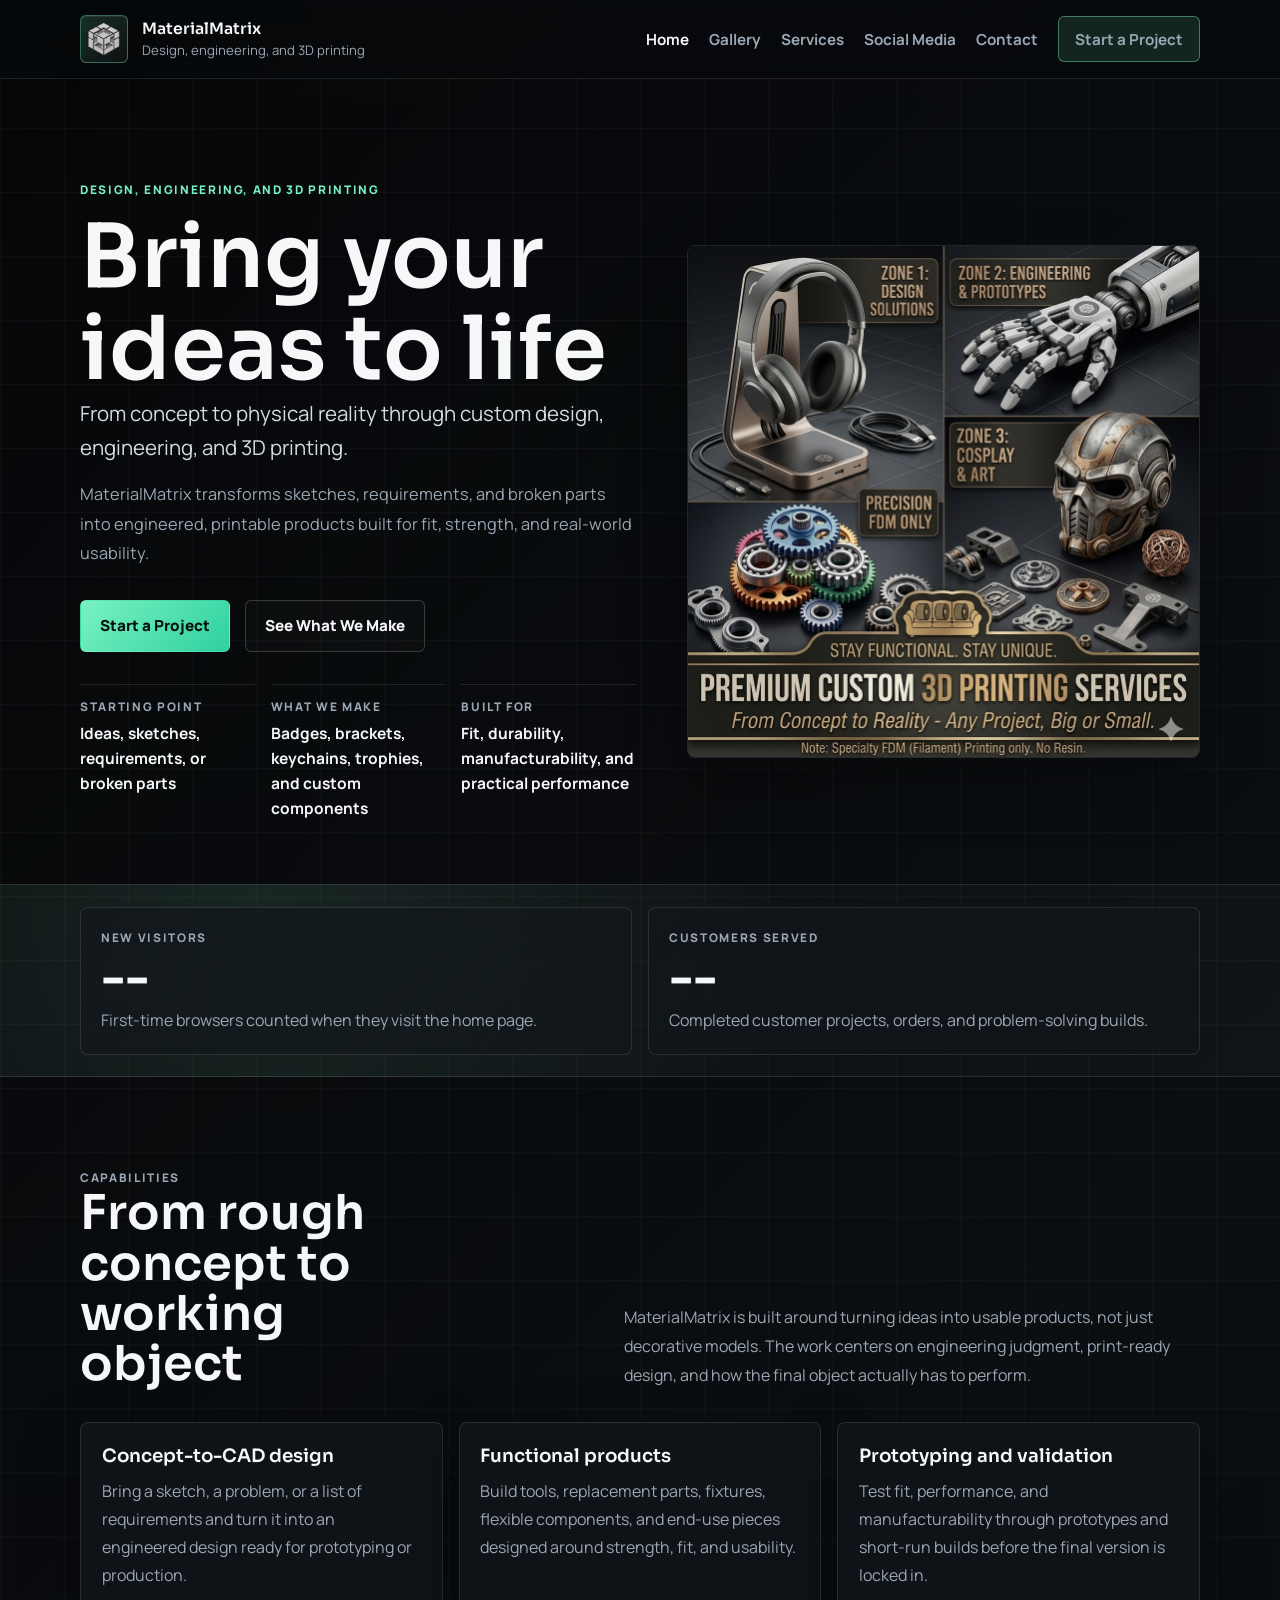
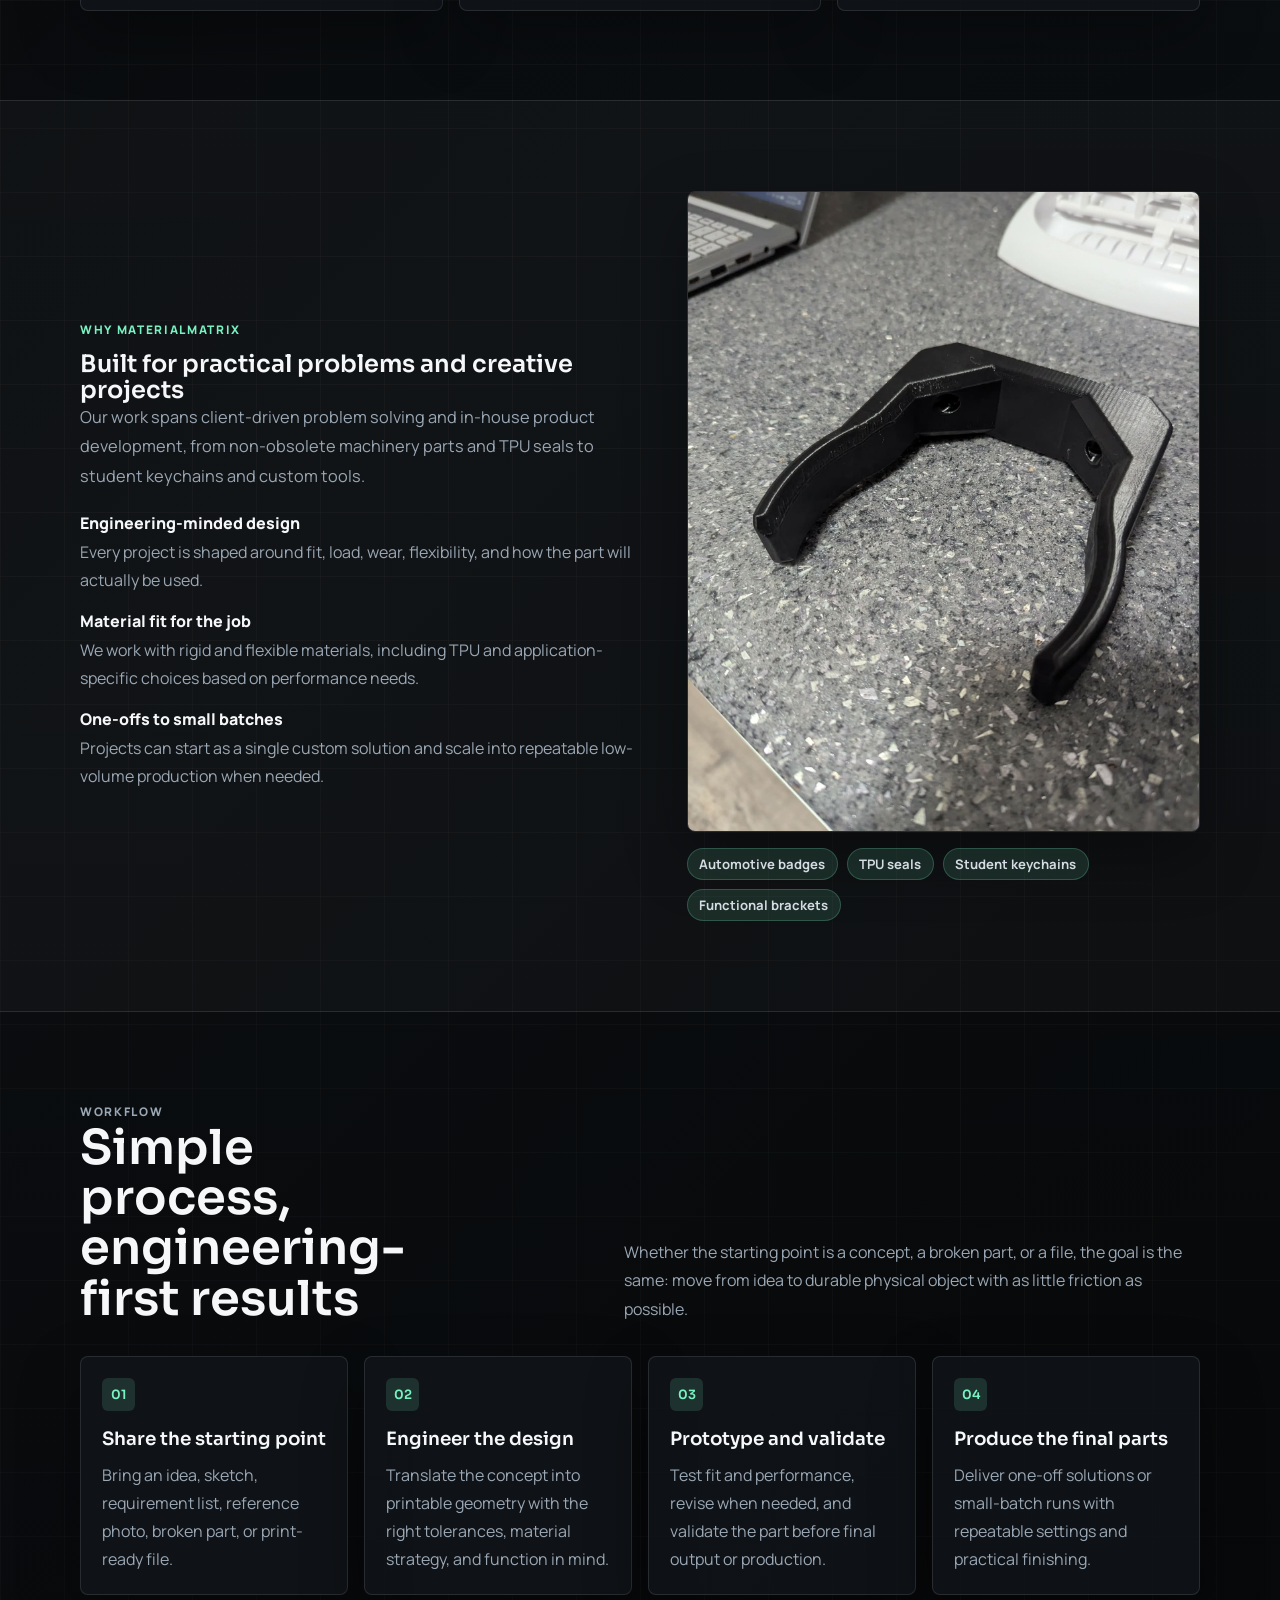
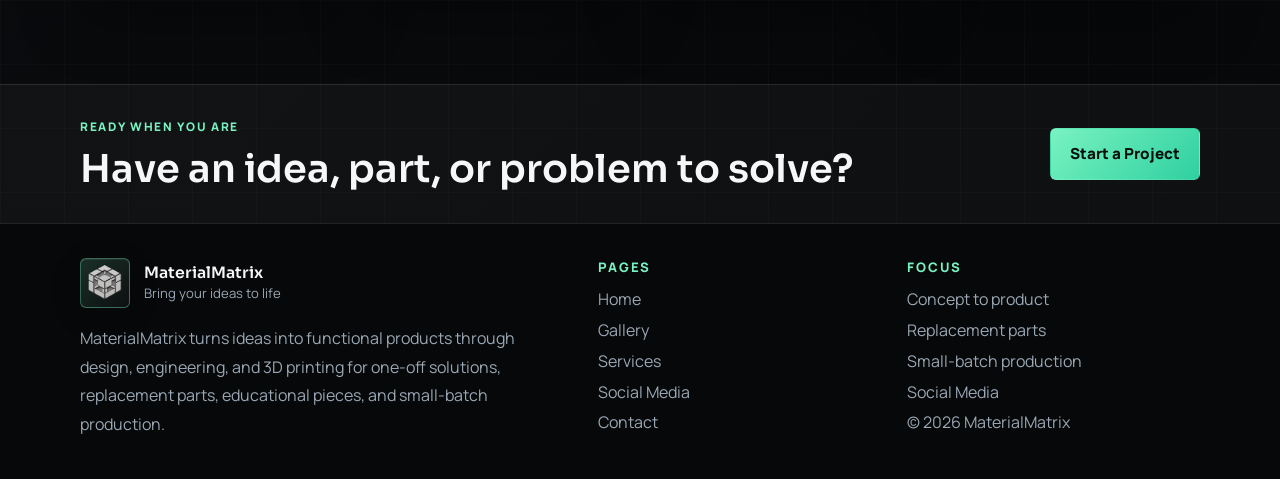
==== index.html @ a5676f93 "Implemented social media page" ====
<!DOCTYPE html>
<html lang="en">
  <head>
    <meta charset="UTF-8" />
    <meta name="viewport" content="width=device-width, initial-scale=1.0" />
    <meta
      name="description"
      content="Custom 3D printing and design in Papillion serving Omaha, Bellevue, Council Bluffs and nearby areas. Prototypes, props, gifts, parts, signs and more."
    />
    <link rel="canonical" href="https://materialmatrix.github.io/" />
    <meta name="author" content="Material Matrix" />
    <meta property="og:locale" content="en_US" />
    <meta property="og:type" content="website" />
    <meta property="og:site_name" content="Material Matrix" />
    <meta
      property="og:title"
      content="Custom 3D Printing in Papillion, NE | Material Matrix"
    />
    <meta
      property="og:description"
      content="Custom 3D printing and design in Papillion serving Omaha, Bellevue, Council Bluffs and nearby areas. Prototypes, props, gifts, parts, signs and more."
    />
    <meta property="og:url" content="https://materialmatrix.github.io/" />
    <meta
      property="og:image"
      content="https://materialmatrix.github.io/assets/images/work/website-custom-order-banner.png"
    />
    <meta
      property="og:image:alt"
      content="Material Matrix custom 3D printing services banner"
    />
    <meta name="twitter:card" content="summary_large_image" />
    <meta
      name="twitter:title"
      content="Custom 3D Printing in Papillion, NE | Material Matrix"
    />
    <meta
      name="twitter:description"
      content="Custom 3D printing and design in Papillion serving Omaha, Bellevue, Council Bluffs and nearby areas."
    />
    <meta
      name="twitter:image"
      content="https://materialmatrix.github.io/assets/images/work/website-custom-order-banner.png"
    />
    <title>Custom 3D Printing in Papillion, NE | Material Matrix</title>
    <link rel="preconnect" href="https://fonts.googleapis.com" />
    <link rel="preconnect" href="https://fonts.gstatic.com" crossorigin />
    <link
      href="https://fonts.googleapis.com/css2?family=Manrope:wght@400;500;600;700;800&family=Sora:wght@400;500;600;700&display=swap"
      rel="stylesheet"
    />
    <link rel="icon" type="image/png" href="assets/images/materialmatrix-logo.png" />
    <link rel="stylesheet" href="assets/css/styles.css" />
    <script src="assets/js/main.js" defer></script>
    <script type="application/ld+json">
      {
        "@context": "https://schema.org",
        "@type": "LocalBusiness",
        "@id": "https://materialmatrix.github.io/#localbusiness",
        "name": "Material Matrix",
        "alternateName": "MaterialMatrix",
        "url": "https://materialmatrix.github.io/",
        "logo": "https://materialmatrix.github.io/assets/images/materialmatrix-logo.png",
        "image": "https://materialmatrix.github.io/assets/images/work/website-custom-order-banner.png",
        "description": "Material Matrix is a local custom 3D printing business serving Papillion, Omaha, Council Bluffs, Carter Lake, and surrounding areas with custom prints, prototypes, cosplay props, gifts, miniatures, signs, planters, replacement parts, and decorative items.",
        "email": "mailto:materialmatrix3d@gmail.com",
        "priceRange": "$$",
        "address": {
          "@type": "PostalAddress",
          "addressLocality": "Papillion",
          "addressRegion": "NE",
          "addressCountry": "US"
        },
        "openingHoursSpecification": [
          {
            "@type": "OpeningHoursSpecification",
            "dayOfWeek": [
              "Monday",
              "Tuesday",
              "Wednesday",
              "Thursday",
              "Friday",
              "Saturday",
              "Sunday"
            ],
            "opens": "00:00",
            "closes": "23:59"
          }
        ],
        "areaServed": [
          "Papillion, Nebraska",
          "Omaha, Nebraska",
          "Bellevue, Nebraska",
          "La Vista, Nebraska",
          "Ralston, Nebraska",
          "Gretna, Nebraska",
          "Elkhorn, Nebraska",
          "Council Bluffs, Iowa",
          "Carter Lake, Iowa"
        ],
        "knowsAbout": [
          "Custom 3D printing",
          "3D design services",
          "FDM printing",
          "Resin-style printed products",
          "Rapid prototyping",
          "Replacement parts",
          "Cosplay props",
          "Miniatures",
          "Custom signage"
        ],
        "sameAs": [
          "https://www.youtube.com/@MaterialMatrix",
          "https://www.facebook.com/profile.php?id=61560763095133"
        ]
      }
    </script>
  </head>
  <body>
    <header class="site-header">
      <div class="container nav-shell">
        <a class="brand" href="index.html">
          <span class="brand-mark">
            <img
              class="brand-logo"
              src="assets/images/materialmatrix-logo.png"
              alt=""
            />
          </span>
          <span class="brand-copy">
            <strong>MaterialMatrix</strong>
            <span>Design, engineering, and 3D printing</span>
          </span>
        </a>

        <button
          class="nav-toggle"
          type="button"
          aria-expanded="false"
          aria-label="Toggle navigation"
          data-nav-toggle
        >
          <span></span>
          <span></span>
          <span></span>
        </button>

        <nav class="site-nav" aria-label="Primary navigation" data-nav>
          <a class="active" aria-current="page" href="index.html">Home</a>
          <a href="gallery.html">Gallery</a>
          <a href="services.html">Services</a>
          <a href="social-media.html">Social Media</a>
          <a href="contact.html">Contact</a>
          <a class="nav-cta" href="contact.html">Start a Project</a>
        </nav>
      </div>
    </header>

    <main>
      <section class="hero">
        <div class="container hero-grid">
          <div class="hero-copy">
            <p class="eyebrow">Design, engineering, and 3D printing</p>
            <h1>Bring your ideas to life</h1>
            <p class="hero-text">
              From concept to physical reality through custom design,
              engineering, and 3D printing.
            </p>
            <p class="supporting-copy">
              MaterialMatrix transforms sketches, requirements, and broken parts
              into engineered, printable products built for fit, strength, and
              real-world usability.
            </p>

            <div class="hero-actions">
              <a class="button button-primary" href="contact.html">
                Start a Project
              </a>
              <a class="button button-secondary" href="gallery.html"
                >See What We Make</a
              >
            </div>

            <div class="hero-meta">
              <div>
                <span>Starting point</span>
                <strong>Ideas, sketches, requirements, or broken parts</strong>
              </div>
              <div>
                <span>What we make</span>
                <strong>Badges, brackets, keychains, trophies, and custom components</strong>
              </div>
              <div>
                <span>Built for</span>
                <strong>Fit, durability, manufacturability, and practical performance</strong>
              </div>
            </div>
          </div>

          <div class="hero-media hero-media-banner">
            <img
              src="assets/images/work/website-custom-order-banner.png"
              alt="Material Matrix premium custom 3D printing services banner featuring design solutions, engineering and prototypes, cosplay and art, and precision FDM work"
            />
          </div>
        </div>
      </section>

      <section class="metrics-strip">
        <div class="container metrics-grid">
          <div class="metric">
            <span class="metric-label">New Visitors</span>
            <strong class="metric-count" data-visitor-count aria-live="polite">--</strong>
            <span>First-time browsers counted when they visit the home page.</span>
          </div>
          <div class="metric">
            <span class="metric-label">Customers Served</span>
            <strong class="metric-count" data-customers-served-count aria-live="polite">--</strong>
            <span>Completed customer projects, orders, and problem-solving builds.</span>
          </div>
        </div>
      </section>

      <section class="section">
        <div class="container">
          <div class="section-heading">
            <div>
              <p class="eyebrow">Capabilities</p>
              <h2>From rough concept to working object</h2>
            </div>
            <p>
              MaterialMatrix is built around turning ideas into usable products,
              not just decorative models. The work centers on engineering
              judgment, print-ready design, and how the final object actually has
              to perform.
            </p>
          </div>

          <div class="grid-3">
            <article class="feature-card">
              <h3>Concept-to-CAD design</h3>
              <p>
                Bring a sketch, a problem, or a list of requirements and turn it
                into an engineered design ready for prototyping or production.
              </p>
            </article>

            <article class="feature-card">
              <h3>Functional products</h3>
              <p>
                Build tools, replacement parts, fixtures, flexible components,
                and end-use pieces designed around strength, fit, and usability.
              </p>
            </article>

            <article class="feature-card">
              <h3>Prototyping and validation</h3>
              <p>
                Test fit, performance, and manufacturability through prototypes
                and short-run builds before the final version is locked in.
              </p>
            </article>
          </div>
        </div>
      </section>

      <section class="section section-alt">
        <div class="container showcase-grid">
          <div>
            <p class="eyebrow">Why MaterialMatrix</p>
            <h2 class="section-title">Built for practical problems and creative projects</h2>
            <p class="supporting-copy">
              Our work spans client-driven problem solving and in-house product
              development, from non-obsolete machinery parts and TPU seals to
              student keychains and custom tools.
            </p>

            <div class="detail-stack">
              <div class="detail-item">
                <strong>Engineering-minded design</strong>
                <span>Every project is shaped around fit, load, wear, flexibility, and how the part will actually be used.</span>
              </div>
              <div class="detail-item">
                <strong>Material fit for the job</strong>
                <span>We work with rigid and flexible materials, including TPU and application-specific choices based on performance needs.</span>
              </div>
              <div class="detail-item">
                <strong>One-offs to small batches</strong>
                <span>Projects can start as a single custom solution and scale into repeatable low-volume production when needed.</span>
              </div>
            </div>
          </div>

          <div class="showcase-panel">
            <img
              src="assets/images/work/tacoma-tailgate.jpg"
              alt="Functional custom mounting bracket made by Material Matrix"
            />
            <div class="tag-list">
              <span class="tag">Automotive badges</span>
              <span class="tag">TPU seals</span>
              <span class="tag">Student keychains</span>
              <span class="tag">Functional brackets</span>
            </div>
          </div>
        </div>
      </section>

      <section class="section">
        <div class="container">
          <div class="section-heading">
            <div>
              <p class="eyebrow">Workflow</p>
              <h2>Simple process, engineering-first results</h2>
            </div>
            <p>
              Whether the starting point is a concept, a broken part, or a file,
              the goal is the same: move from idea to durable physical object
              with as little friction as possible.
            </p>
          </div>

          <div class="process-grid">
            <article class="process-step">
              <span class="step-index">01</span>
              <h3>Share the starting point</h3>
              <p>Bring an idea, sketch, requirement list, reference photo, broken part, or print-ready file.</p>
            </article>

            <article class="process-step">
              <span class="step-index">02</span>
              <h3>Engineer the design</h3>
              <p>Translate the concept into printable geometry with the right tolerances, material strategy, and function in mind.</p>
            </article>

            <article class="process-step">
              <span class="step-index">03</span>
              <h3>Prototype and validate</h3>
              <p>Test fit and performance, revise when needed, and validate the part before final output or production.</p>
            </article>

            <article class="process-step">
              <span class="step-index">04</span>
              <h3>Produce the final parts</h3>
              <p>Deliver one-off solutions or small-batch runs with repeatable settings and practical finishing.</p>
            </article>
          </div>
        </div>
      </section>

      <section class="cta-band">
        <div class="container cta-band-inner">
          <div>
            <p class="eyebrow">Ready when you are</p>
            <h2>Have an idea, part, or problem to solve?</h2>
          </div>
          <a class="button button-primary" href="contact.html">
            Start a Project
          </a>
        </div>
      </section>
    </main>

    <footer class="site-footer">
      <div class="container footer-grid">
        <div>
          <a class="brand footer-brand" href="index.html">
            <span class="brand-mark">
              <img
                class="brand-logo"
                src="assets/images/materialmatrix-logo.png"
                alt=""
              />
            </span>
            <span class="brand-copy">
              <strong>MaterialMatrix</strong>
              <span>Bring your ideas to life</span>
            </span>
          </a>
          <p class="footer-copy">
            MaterialMatrix turns ideas into functional products through design,
            engineering, and 3D printing for one-off solutions, replacement
            parts, educational pieces, and small-batch production.
          </p>
        </div>

        <div>
          <p class="footer-heading">Pages</p>
          <div class="footer-links">
            <a href="index.html">Home</a>
            <a href="gallery.html">Gallery</a>
            <a href="services.html">Services</a>
            <a href="social-media.html">Social Media</a>
            <a href="contact.html">Contact</a>
          </div>
        </div>

        <div>
          <p class="footer-heading">Focus</p>
          <div class="footer-links">
            <span>Concept to product</span>
            <span>Replacement parts</span>
            <span>Small-batch production</span>
            <a href="social-media.html">Social Media</a>
            <span>&copy; <span data-year></span> MaterialMatrix</span>
          </div>
        </div>
      </div>
    </footer>
  </body>
</html>
---- assets/css/styles.css ----
:root {
  --bg: #090b0d;
  --bg-elevated: rgba(16, 20, 24, 0.88);
  --bg-soft: rgba(27, 33, 40, 0.88);
  --panel: rgba(18, 22, 27, 0.94);
  --border: rgba(255, 255, 255, 0.11);
  --border-strong: rgba(255, 255, 255, 0.18);
  --text: #f5f7f9;
  --text-soft: #d4dbe2;
  --muted: #9aa7b4;
  --accent: #79f2c1;
  --accent-strong: #2fd0a0;
  --accent-soft: rgba(121, 242, 193, 0.12);
  --shadow: 0 24px 60px rgba(0, 0, 0, 0.34);
  --max-width: 1120px;
  --radius: 8px;
}

*,
*::before,
*::after {
  box-sizing: border-box;
}

html {
  scroll-behavior: smooth;
}

body {
  margin: 0;
  min-height: 100vh;
  overflow-x: hidden;
  font-family: "Manrope", sans-serif;
  color: var(--text);
  background:
    linear-gradient(180deg, rgba(0, 0, 0, 0.16), rgba(0, 0, 0, 0.38)),
    linear-gradient(rgba(255, 255, 255, 0.03) 1px, transparent 1px),
    linear-gradient(90deg, rgba(255, 255, 255, 0.03) 1px, transparent 1px),
    linear-gradient(135deg, #060709 0%, #0f1317 48%, #090b0d 100%);
  background-size: auto, 64px 64px, 64px 64px, auto;
}

img {
  display: block;
  max-width: 100%;
}

a {
  color: inherit;
  text-decoration: none;
}

button,
input,
textarea,
select {
  font: inherit;
}

.container {
  width: min(var(--max-width), calc(100% - 2rem));
  margin: 0 auto;
}

.eyebrow {
  margin: 0 0 0.85rem;
  font-size: 0.74rem;
  font-weight: 800;
  line-height: 1.4;
  letter-spacing: 0.14em;
  text-transform: uppercase;
  color: var(--accent);
}

.supporting-copy {
  margin: 0;
  max-width: 38rem;
  font-size: 1.02rem;
  line-height: 1.8;
  color: var(--muted);
}

.section-title,
.section-heading h2,
.cta-band h2,
.page-hero h1,
.hero h1,
.contact-form-card h2,
.contact-sidecard h2 {
  margin: 0;
  font-family: "Sora", sans-serif;
  font-weight: 600;
  line-height: 1.05;
}

.site-header {
  position: sticky;
  top: 0;
  z-index: 100;
  border-bottom: 1px solid var(--border);
  background: rgba(7, 9, 11, 0.82);
  backdrop-filter: blur(18px);
}

.nav-shell {
  position: relative;
  display: flex;
  align-items: center;
  justify-content: space-between;
  gap: 1.25rem;
  min-height: 4.9rem;
}

.brand {
  display: inline-flex;
  align-items: center;
  gap: 0.85rem;
  min-width: 0;
}

.brand-mark {
  display: inline-flex;
  align-items: center;
  justify-content: center;
  width: 3rem;
  height: 3rem;
  flex: 0 0 auto;
  padding: 0.28rem;
  border: 1px solid rgba(121, 242, 193, 0.38);
  border-radius: 6px;
  background: linear-gradient(135deg, rgba(121, 242, 193, 0.18), rgba(255, 255, 255, 0.04));
  box-shadow: inset 0 1px 0 rgba(255, 255, 255, 0.08);
}

.brand-logo {
  width: 100%;
  height: 100%;
  object-fit: contain;
  filter: drop-shadow(0 8px 18px rgba(0, 0, 0, 0.28));
}

.brand-copy {
  display: grid;
  gap: 0.1rem;
}

.brand-copy strong {
  font-family: "Sora", sans-serif;
  font-size: 0.98rem;
  font-weight: 600;
}

.brand-copy span:last-child {
  font-size: 0.82rem;
  color: var(--muted);
}

.site-nav {
  display: flex;
  align-items: center;
  gap: 1.25rem;
}

.site-nav a {
  font-size: 0.95rem;
  font-weight: 700;
  color: var(--muted);
  transition: color 160ms ease, border-color 160ms ease, background-color 160ms ease;
}

.site-nav a:hover,
.site-nav a.active {
  color: var(--text);
}

.nav-cta {
  display: inline-flex;
  align-items: center;
  justify-content: center;
  min-height: 2.9rem;
  padding: 0 1rem;
  border: 1px solid rgba(121, 242, 193, 0.42);
  border-radius: 6px;
  background: rgba(121, 242, 193, 0.12);
  color: var(--text);
  cursor: pointer;
}

.nav-toggle {
  display: none;
  width: 3rem;
  height: 3rem;
  padding: 0.7rem;
  border: 1px solid var(--border);
  border-radius: 6px;
  background: rgba(255, 255, 255, 0.03);
  color: var(--text);
  cursor: pointer;
}

.nav-toggle span {
  display: block;
  width: 100%;
  height: 2px;
  margin: 0.22rem 0;
  background: currentColor;
}

.hero {
  padding: clamp(4rem, 8vw, 7rem) 0 4rem;
}

.hero-grid,
.page-hero-grid,
.showcase-grid,
.split-grid,
.contact-layout {
  display: grid;
  grid-template-columns: minmax(0, 1.04fr) minmax(0, 0.96fr);
  gap: clamp(1.5rem, 4vw, 3.25rem);
  align-items: center;
}

.hero-grid > *,
.page-hero-grid > *,
.showcase-grid > *,
.split-grid > *,
.contact-layout > * {
  min-width: 0;
}

.hero h1 {
  max-width: 9ch;
  font-size: clamp(2.75rem, 7vw, 5.5rem);
}

.hero-text {
  margin: 0 0 1rem;
  font-size: clamp(1.08rem, 2vw, 1.28rem);
  line-height: 1.65;
  color: var(--text-soft);
}

.hero-actions {
  display: flex;
  flex-wrap: wrap;
  gap: 0.9rem;
  margin: 2rem 0;
}

.button {
  display: inline-flex;
  align-items: center;
  justify-content: center;
  min-height: 3.2rem;
  padding: 0 1.2rem;
  border: 1px solid transparent;
  border-radius: 6px;
  font-size: 0.95rem;
  font-weight: 800;
  line-height: 1;
  cursor: pointer;
  transition: transform 160ms ease, border-color 160ms ease, background-color 160ms ease;
}

.button:hover {
  transform: translateY(-1px);
}

.button-primary {
  background: linear-gradient(135deg, var(--accent), var(--accent-strong));
  color: #07100d;
}

.button-secondary {
  border-color: var(--border-strong);
  background: rgba(255, 255, 255, 0.02);
  color: var(--text);
}

.hero-media img,
.page-image img,
.showcase-panel img,
.gallery-card img {
  width: 100%;
  border: 1px solid var(--border);
  border-radius: var(--radius);
  box-shadow: var(--shadow);
  object-fit: cover;
}

.hero-media img {
  aspect-ratio: 4 / 5;
}

.hero-media-banner img {
  aspect-ratio: 1 / 1;
  height: auto;
  object-fit: contain;
  object-position: center;
}

.page-image img {
  aspect-ratio: 4 / 5;
  transition: opacity 280ms ease, transform 280ms ease;
}

.page-image,
.gallery-card-media {
  position: relative;
}

.page-image.is-rotating img,
.gallery-card-media.is-rotating img.is-active {
  opacity: 0.45;
  transform: scale(0.985);
}

.page-image-controls {
  position: absolute;
  right: 1rem;
  bottom: 1rem;
  z-index: 3;
  display: flex;
  gap: 0.55rem;
}

.page-image-button {
  display: inline-flex;
  align-items: center;
  justify-content: center;
  width: 2.6rem;
  height: 2.6rem;
  padding: 0;
  border: 1px solid rgba(121, 242, 193, 0.22);
  border-radius: 999px;
  background: rgba(9, 11, 13, 0.74);
  color: var(--text);
  box-shadow: var(--shadow);
  backdrop-filter: blur(12px);
  cursor: pointer;
  transition: transform 160ms ease, border-color 160ms ease, background-color 160ms ease;
}

.page-image-button:hover {
  transform: translateY(-1px);
  border-color: rgba(121, 242, 193, 0.44);
  background: rgba(17, 21, 25, 0.9);
}

.page-image-button:focus-visible {
  outline: 2px solid rgba(121, 242, 193, 0.7);
  outline-offset: 3px;
}

.page-image-button:disabled {
  opacity: 0.45;
  cursor: default;
  transform: none;
}

.page-image-button span {
  font-size: 1rem;
  line-height: 1;
}

.page-image-progress {
  position: absolute;
  right: 1rem;
  bottom: 0.7rem;
  left: 1rem;
  z-index: 1;
  pointer-events: none;
  height: 0.22rem;
  overflow: hidden;
  border-radius: 999px;
  background: rgba(255, 255, 255, 0.14);
  box-shadow: inset 0 1px 0 rgba(255, 255, 255, 0.06);
}

.page-image-progress-bar {
  display: block;
  width: 100%;
  height: 100%;
  transform: scaleX(0);
  transform-origin: left center;
  background: linear-gradient(90deg, var(--accent), var(--accent-strong));
}

.showcase-panel img {
  aspect-ratio: 4 / 5;
}

.gallery-card img {
  aspect-ratio: 4 / 5;
  margin-bottom: 1rem;
}

.gallery-card-media {
  aspect-ratio: 4 / 5;
  margin-bottom: 1rem;
  overflow: hidden;
  border-radius: var(--radius);
}

.gallery-card-media img {
  position: absolute;
  inset: 0;
  display: block;
  height: 100%;
  margin-bottom: 0;
  opacity: 0;
  transition: opacity 280ms ease, transform 280ms ease;
}

.gallery-card-media img.is-active {
  opacity: 1;
}

.gallery-card-media-contain {
  background: #111719;
}

.gallery-card-media-contain img {
  object-fit: contain;
}

.hero-meta,
.metrics-grid,
.grid-3,
.services-grid,
.gallery-grid,
.process-grid,
.footer-grid {
  display: grid;
  gap: 1rem;
}

.hero-meta {
  grid-template-columns: repeat(3, minmax(0, 1fr));
  margin-top: 1.75rem;
}

.hero-meta div {
  padding-top: 0.9rem;
  border-top: 1px solid var(--border);
}

.hero-meta span {
  display: block;
  margin-bottom: 0.35rem;
  font-size: 0.74rem;
  font-weight: 800;
  line-height: 1.4;
  letter-spacing: 0.14em;
  text-transform: uppercase;
  color: var(--muted);
}

.hero-meta strong {
  display: block;
  font-size: 0.97rem;
  line-height: 1.6;
}

.metrics-strip {
  border-top: 1px solid var(--border);
  border-bottom: 1px solid var(--border);
  background:
    radial-gradient(circle at 20% 0%, rgba(121, 242, 193, 0.1), transparent 34rem),
    rgba(255, 255, 255, 0.02);
}

.metrics-grid {
  grid-template-columns: repeat(2, minmax(0, 1fr));
  padding: 1.35rem 0;
}

.metric {
  min-height: 9rem;
  padding: 1.25rem;
  border: 1px solid var(--border);
  border-radius: var(--radius);
  background: linear-gradient(135deg, rgba(18, 22, 27, 0.78), rgba(18, 22, 27, 0.42));
}

.metric strong {
  display: block;
  margin-bottom: 0.3rem;
  font-family: "Sora", sans-serif;
  font-size: 1.18rem;
  font-weight: 600;
}

.metric-label {
  display: block;
  margin-bottom: 0.35rem;
  font-size: 0.74rem;
  font-weight: 800;
  letter-spacing: 0.14em;
  text-transform: uppercase;
  color: var(--accent);
}

.metric .metric-count {
  color: var(--text);
  font-size: clamp(2rem, 5vw, 3rem);
  line-height: 1;
}

.metric span {
  color: var(--muted);
  line-height: 1.7;
}

.section {
  padding: clamp(3.5rem, 7vw, 6rem) 0;
}

.section-alt {
  background: rgba(255, 255, 255, 0.025);
  border-top: 1px solid var(--border);
  border-bottom: 1px solid var(--border);
}

.page-hero {
  padding: clamp(3.5rem, 7vw, 5rem) 0 2.5rem;
}

.page-hero h1 {
  max-width: 12ch;
  font-size: clamp(2.35rem, 5vw, 4.1rem);
}

.section-heading {
  display: flex;
  align-items: end;
  justify-content: space-between;
  gap: 1.5rem;
  margin-bottom: 2rem;
}

.section-heading h2 {
  max-width: 10ch;
  font-size: clamp(2rem, 4vw, 3rem);
}

.section-heading p {
  margin: 0;
  max-width: 36rem;
  color: var(--muted);
  line-height: 1.8;
}

.grid-3,
.gallery-grid {
  grid-template-columns: repeat(3, minmax(0, 1fr));
}

.services-grid {
  grid-template-columns: repeat(2, minmax(0, 1fr));
}

.process-grid {
  grid-template-columns: repeat(4, minmax(0, 1fr));
}

.feature-card,
.service-card,
.gallery-card,
.process-step,
.info-card,
.contact-form-card,
.contact-sidecard {
  padding: 1.3rem;
  border: 1px solid var(--border);
  border-radius: var(--radius);
  background: var(--bg-elevated);
  box-shadow: var(--shadow);
}

.feature-card h3,
.service-card h3,
.gallery-card h3,
.process-step h3,
.info-card h3 {
  margin: 0 0 0.65rem;
  font-family: "Sora", sans-serif;
  font-size: 1.15rem;
  font-weight: 600;
}

.feature-card p,
.service-card p,
.gallery-card p,
.process-step p,
.info-card p,
.contact-form-card p,
.contact-sidecard p,
.detail-item span {
  margin: 0;
  color: var(--muted);
  line-height: 1.75;
}

.detail-stack {
  display: grid;
  gap: 1rem;
  margin-top: 1.3rem;
}

.detail-item {
  display: grid;
  gap: 0.25rem;
}

.detail-item strong {
  font-size: 1rem;
  font-weight: 800;
}

.showcase-panel {
  display: grid;
  gap: 1rem;
}

.tag-list {
  display: flex;
  flex-wrap: wrap;
  gap: 0.55rem;
}

.tag {
  display: inline-flex;
  align-items: center;
  justify-content: center;
  min-height: 2rem;
  padding: 0 0.72rem;
  border: 1px solid rgba(121, 242, 193, 0.22);
  border-radius: 999px;
  background: var(--accent-soft);
  font-size: 0.82rem;
  font-weight: 700;
  color: var(--text-soft);
}

.material-tags {
  margin-top: 1.5rem;
}

.step-index {
  display: inline-flex;
  align-items: center;
  justify-content: center;
  width: 2.1rem;
  height: 2.1rem;
  margin-bottom: 1rem;
  border-radius: 6px;
  background: rgba(121, 242, 193, 0.14);
  color: var(--accent);
  font-family: "Sora", sans-serif;
  font-size: 0.8rem;
  font-weight: 600;
}

.cta-band {
  padding: 2.1rem 0;
  border-top: 1px solid var(--border);
  background: rgba(255, 255, 255, 0.03);
}

.cta-band-inner {
  display: flex;
  align-items: center;
  justify-content: space-between;
  gap: 1.5rem;
}

.cta-band h2 {
  font-size: clamp(1.8rem, 3vw, 2.5rem);
}

.site-footer {
  border-top: 1px solid var(--border);
  background: rgba(6, 8, 10, 0.88);
}

.footer-grid {
  grid-template-columns: 1.2fr 0.7fr 0.7fr;
  padding: 2.1rem 0 2.5rem;
}

.footer-brand {
  margin-bottom: 1rem;
}

.footer-brand .brand-mark {
  width: 3.15rem;
  height: 3.15rem;
}

.footer-heading {
  margin: 0 0 0.8rem;
  font-size: 0.82rem;
  font-weight: 800;
  letter-spacing: 0.14em;
  text-transform: uppercase;
  color: var(--accent);
}

.footer-copy {
  margin: 0;
  max-width: 30rem;
  color: var(--muted);
  line-height: 1.8;
}

.footer-links {
  display: grid;
  gap: 0.55rem;
}

.footer-links a,
.footer-links span {
  color: var(--muted);
}

.contact-form-card h2,
.contact-sidecard h2 {
  margin-bottom: 1.2rem;
  font-size: clamp(1.7rem, 3vw, 2.15rem);
}

.field-grid {
  display: grid;
  grid-template-columns: repeat(2, minmax(0, 1fr));
  gap: 1rem;
}

.field {
  display: grid;
  gap: 0.45rem;
  margin-bottom: 1rem;
}

.field span {
  font-size: 0.9rem;
  font-weight: 700;
  color: var(--text-soft);
}

.field input,
.field select,
.field textarea {
  width: 100%;
  padding: 0.92rem 1rem;
  border: 1px solid var(--border);
  border-radius: 6px;
  background: rgba(7, 9, 11, 0.8);
  color: var(--text);
  transition: border-color 160ms ease, box-shadow 160ms ease;
}

.field textarea {
  min-height: 9.5rem;
  resize: vertical;
}

.field input:focus,
.field select:focus,
.field textarea:focus {
  outline: none;
  border-color: rgba(121, 242, 193, 0.45);
  box-shadow: 0 0 0 3px rgba(121, 242, 193, 0.12);
}

.form-status {
  margin-top: 1rem;
  padding: 0.9rem 1rem;
  border: 1px solid rgba(121, 242, 193, 0.26);
  border-radius: 6px;
  background: rgba(121, 242, 193, 0.08);
  color: var(--text-soft);
}

.contact-note {
  margin-top: 1.5rem;
  padding-top: 1.25rem;
  border-top: 1px solid var(--border);
}

.youtube-note {
  display: grid;
  gap: 0.9rem;
}

.youtube-note h3 {
  margin: 0;
  font-family: "Sora", sans-serif;
  font-size: 1.05rem;
  font-weight: 600;
}

.social-button {
  width: fit-content;
}

.contact-side-stack {
  display: grid;
  gap: 1rem;
}

.contact-redirect-inner {
  display: grid;
  gap: 1rem;
  max-width: 42rem;
}

.contact-inline-steps {
  display: grid;
  gap: 0.85rem;
  margin-top: 1.4rem;
}

.contact-inline-steps p {
  margin: 0;
  color: var(--text-soft);
  line-height: 1.7;
}

.qr-link {
  display: block;
  width: fit-content;
}

.qr-image {
  width: clamp(12rem, 60vw, 18rem);
  max-width: 100%;
  aspect-ratio: 1;
  height: auto;
  border: 8px solid #ffffff;
  border-radius: 0;
  background: #ffffff;
  image-rendering: auto;
  object-fit: contain;
}

@media (max-width: 960px) {
  .hero-grid,
  .page-hero-grid,
  .showcase-grid,
  .split-grid,
  .contact-layout,
  .section-heading,
  .cta-band-inner,
  .footer-grid {
    grid-template-columns: 1fr;
  }

  .section-heading,
  .cta-band-inner {
    display: grid;
  }

  .hero-meta,
  .metrics-grid,
  .grid-3,
  .gallery-grid,
  .services-grid,
  .process-grid,
  .footer-grid {
    grid-template-columns: repeat(2, minmax(0, 1fr));
  }

  .page-image {
    order: -1;
  }
}

@media (max-width: 720px) {
  .nav-toggle {
    display: inline-flex;
    flex-direction: column;
    align-items: stretch;
    justify-content: center;
  }

  .site-nav {
    position: absolute;
    top: calc(100% + 0.75rem);
    left: 1rem;
    right: 1rem;
    display: none;
    flex-direction: column;
    align-items: stretch;
    padding: 1rem;
    border: 1px solid var(--border);
    border-radius: var(--radius);
    background: rgba(9, 11, 13, 0.96);
    box-shadow: var(--shadow);
  }

  .site-nav.is-open {
    display: flex;
  }

  .site-nav a,
  .nav-cta {
    width: 100%;
    min-height: 2.9rem;
  }

  .hero,
  .page-hero {
    padding-top: 3rem;
  }

  .hero-meta,
  .metrics-grid,
  .grid-3,
  .gallery-grid,
  .services-grid,
  .process-grid,
  .field-grid,
  .footer-grid {
    grid-template-columns: 1fr;
  }

  .hero h1 {
    font-size: clamp(2.2rem, 12vw, 3.3rem);
    max-width: 10ch;
  }

  .hero-media-banner img {
    aspect-ratio: 1 / 1;
    height: auto;
    object-fit: contain;
  }

  .hero-copy {
    max-width: 19rem;
  }

  .hero-text,
  .supporting-copy,
  .section-heading p {
    font-size: 0.98rem;
  }

  .page-image-controls {
    right: 0.8rem;
    bottom: 0.8rem;
  }

  .page-image-button {
    width: 2.35rem;
    height: 2.35rem;
  }

  .page-image-progress {
    right: 0.8rem;
    bottom: 0.55rem;
    left: 0.8rem;
  }

  .brand-copy span:last-child {
    display: none;
  }
}
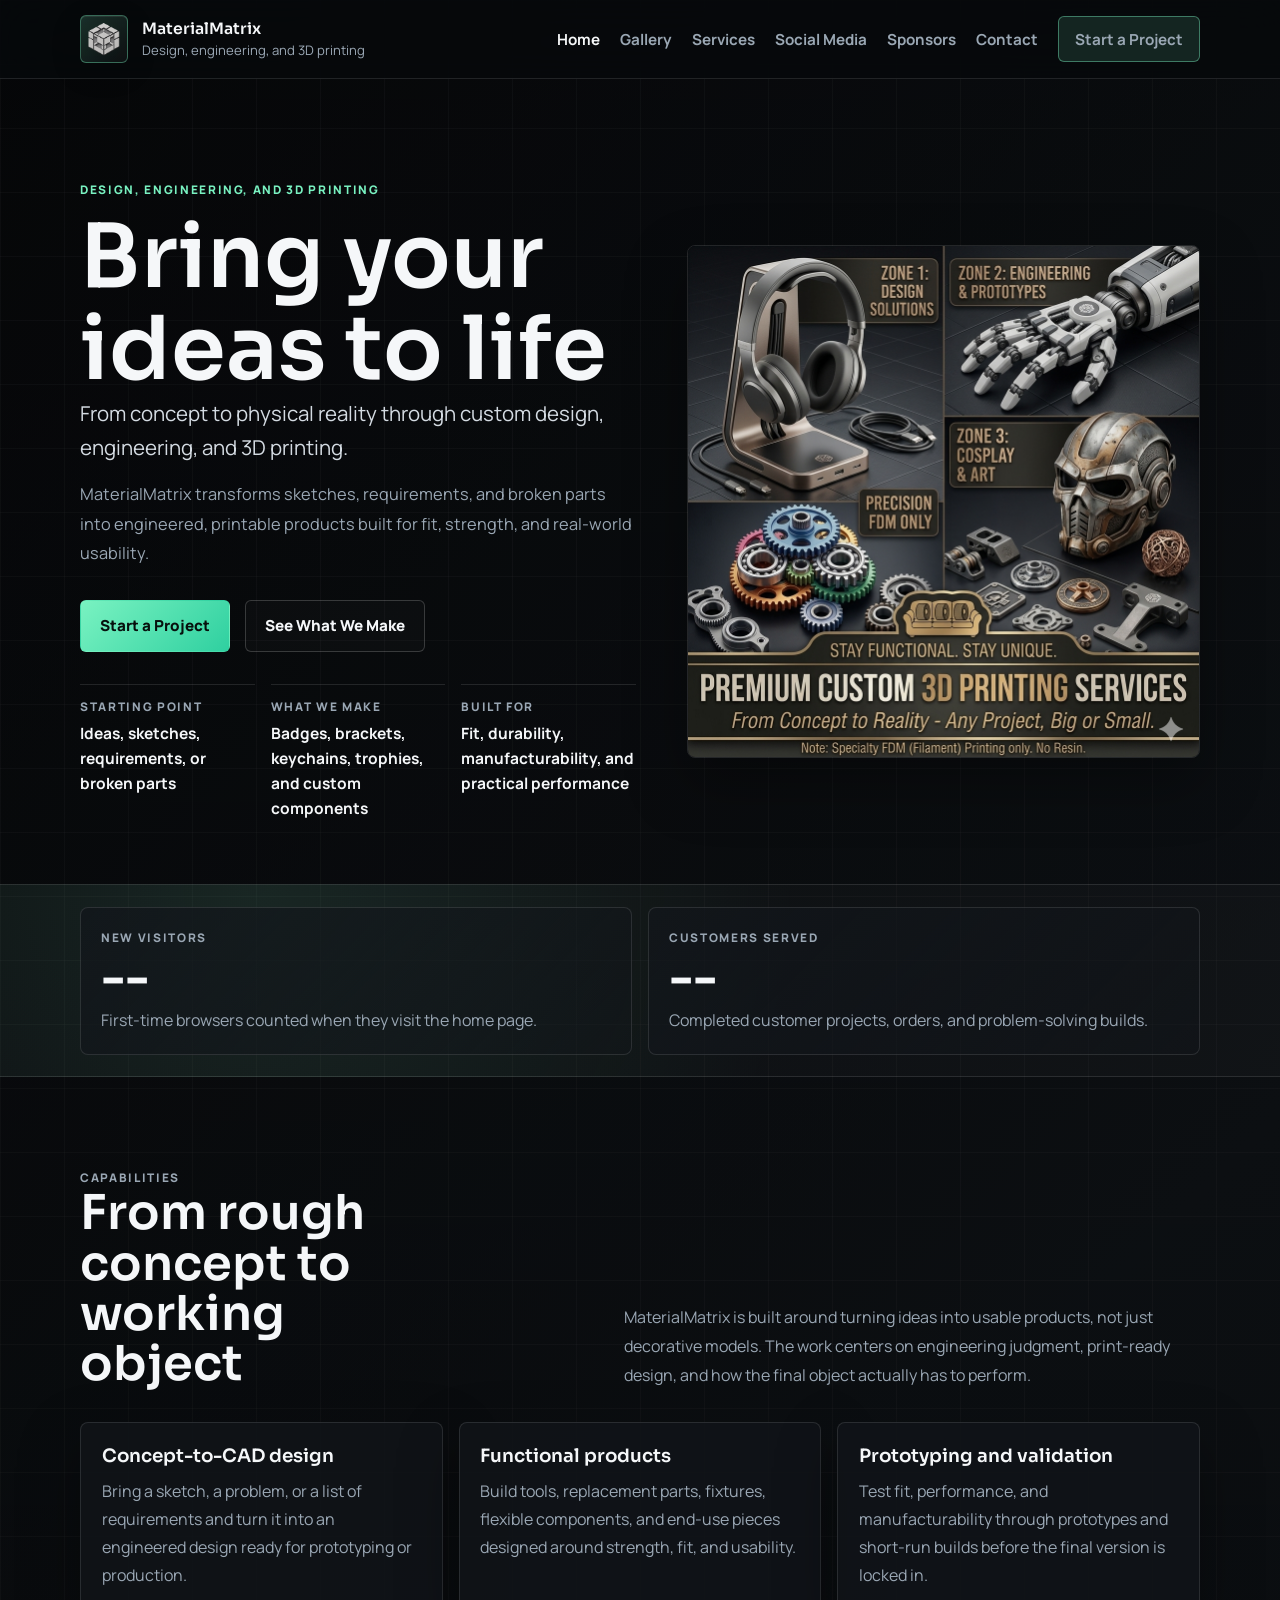
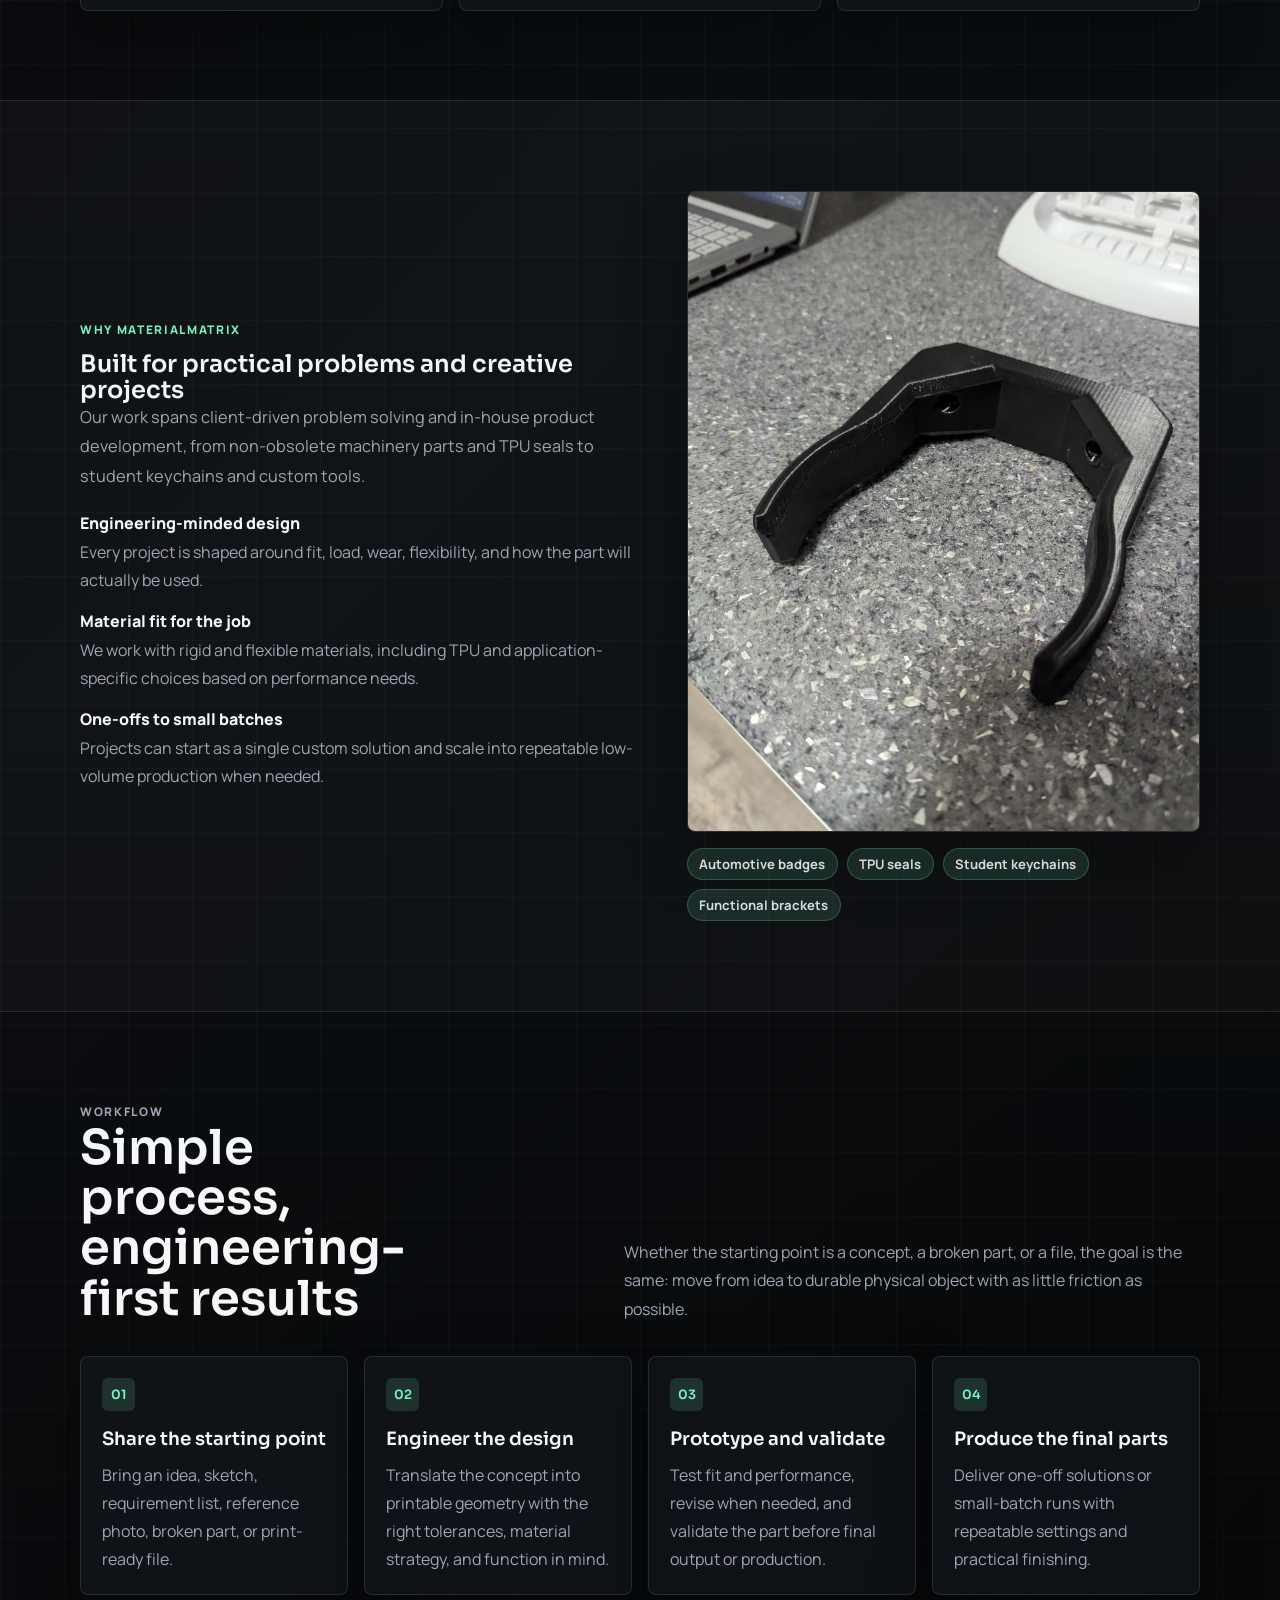
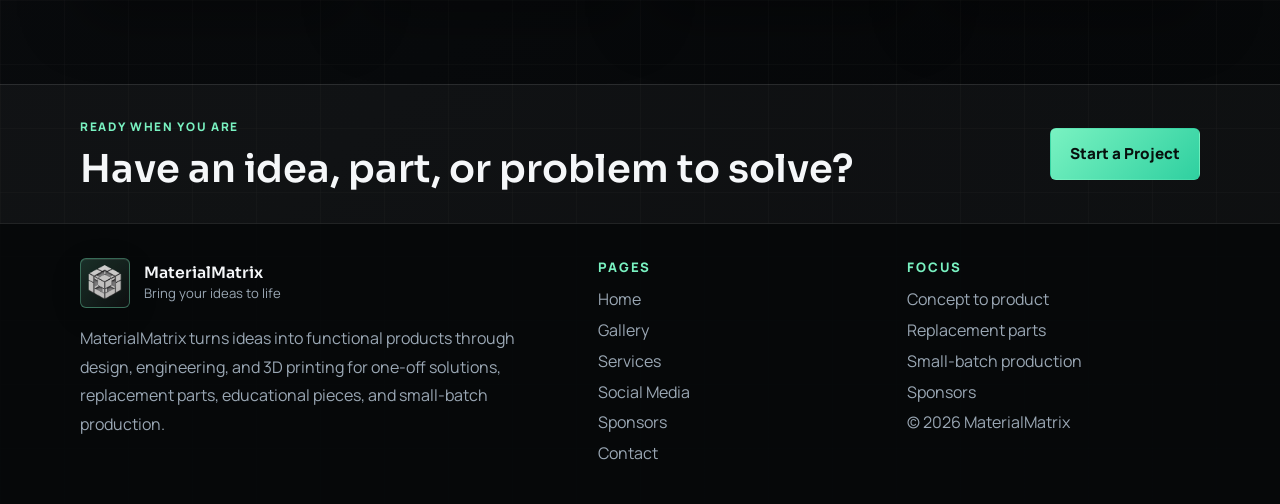
==== commit 4b641dc0: "Added Sponsors page" ====
--- a/index.html
+++ b/index.html
@@ -150,6 +150,7 @@
           <a href="gallery.html">Gallery</a>
           <a href="services.html">Services</a>
           <a href="social-media.html">Social Media</a>
+          <a href="sponsors.html">Sponsors</a>
           <a href="contact.html">Contact</a>
           <a class="nav-cta" href="contact.html">Start a Project</a>
         </nav>
@@ -391,6 +392,7 @@
             <a href="gallery.html">Gallery</a>
             <a href="services.html">Services</a>
             <a href="social-media.html">Social Media</a>
+            <a href="sponsors.html">Sponsors</a>
             <a href="contact.html">Contact</a>
           </div>
         </div>
@@ -401,7 +403,7 @@
             <span>Concept to product</span>
             <span>Replacement parts</span>
             <span>Small-batch production</span>
-            <a href="social-media.html">Social Media</a>
+            <a href="sponsors.html">Sponsors</a>
             <span>&copy; <span data-year></span> MaterialMatrix</span>
           </div>
         </div>
--- a/assets/css/styles.css
+++ b/assets/css/styles.css
@@ -816,6 +816,206 @@
   max-width: 42rem;
 }
 
+.contact-hero {
+  padding-bottom: clamp(3rem, 6vw, 4.5rem);
+}
+
+.contact-hero-grid {
+  display: grid;
+  grid-template-columns: minmax(0, 1.15fr) minmax(18rem, 0.85fr);
+  gap: clamp(1.4rem, 4vw, 3rem);
+  align-items: stretch;
+}
+
+.contact-hero-copy {
+  display: grid;
+  align-content: center;
+}
+
+.contact-hero-copy h1 {
+  max-width: 12ch;
+}
+
+.contact-action-panel {
+  display: grid;
+  align-content: center;
+  gap: 1.15rem;
+  min-height: 100%;
+  padding: clamp(1.25rem, 3vw, 1.75rem);
+  border: 1px solid rgba(121, 242, 193, 0.22);
+  border-radius: var(--radius);
+  background:
+    linear-gradient(135deg, rgba(121, 242, 193, 0.12), transparent 54%),
+    var(--bg-elevated);
+  box-shadow: var(--shadow);
+}
+
+.sponsors-hero {
+  padding-bottom: clamp(3rem, 6vw, 4.5rem);
+}
+
+.sponsors-hero-grid {
+  display: grid;
+  grid-template-columns: minmax(0, 1.12fr) minmax(18rem, 0.88fr);
+  gap: clamp(1.4rem, 4vw, 3rem);
+  align-items: stretch;
+}
+
+.sponsors-hero-grid h1 {
+  max-width: 11ch;
+}
+
+.contact-action-panel h2 {
+  margin: 0;
+  font-family: "Sora", sans-serif;
+  font-size: clamp(1.65rem, 3vw, 2.25rem);
+  font-weight: 600;
+  line-height: 1.1;
+}
+
+.contact-action-panel p {
+  margin: 0;
+  color: var(--muted);
+  line-height: 1.75;
+}
+
+.sponsor-status-panel {
+  display: grid;
+  align-content: center;
+  gap: 1.15rem;
+  min-height: 100%;
+  padding: clamp(1.25rem, 3vw, 1.75rem);
+  border: 1px dashed rgba(121, 242, 193, 0.32);
+  border-radius: var(--radius);
+  background:
+    linear-gradient(135deg, rgba(121, 242, 193, 0.1), transparent 56%),
+    var(--bg-elevated);
+  box-shadow: var(--shadow);
+}
+
+.sponsor-status-panel h2 {
+  margin: 0;
+  font-family: "Sora", sans-serif;
+  font-size: clamp(1.65rem, 3vw, 2.25rem);
+  font-weight: 600;
+  line-height: 1.1;
+}
+
+.sponsor-status-panel p {
+  margin: 0;
+  color: var(--muted);
+  line-height: 1.75;
+}
+
+.contact-response-grid {
+  display: grid;
+  gap: 0.8rem;
+  margin-top: 0.35rem;
+}
+
+.contact-response-grid div {
+  padding-top: 0.85rem;
+  border-top: 1px solid var(--border);
+}
+
+.contact-response-grid span {
+  display: block;
+  margin-bottom: 0.25rem;
+  color: var(--muted);
+  font-size: 0.8rem;
+  font-weight: 800;
+  letter-spacing: 0.12em;
+  text-transform: uppercase;
+}
+
+.contact-response-grid strong {
+  display: block;
+  font-size: 1rem;
+  line-height: 1.5;
+}
+
+.contact-process-section {
+  padding-top: 0;
+}
+
+.sponsor-slots-section {
+  padding-top: 0;
+}
+
+.contact-process-grid,
+.contact-details-grid {
+  display: grid;
+  grid-template-columns: repeat(3, minmax(0, 1fr));
+  gap: 1rem;
+}
+
+.contact-details-grid {
+  grid-template-columns: repeat(2, minmax(0, 1fr));
+}
+
+.sponsor-slot-grid {
+  display: grid;
+  grid-template-columns: repeat(3, minmax(0, 1fr));
+  gap: 1rem;
+}
+
+.sponsor-slot-card {
+  position: relative;
+  min-height: 18rem;
+  padding: 1.3rem;
+  overflow: hidden;
+  border: 1px solid var(--border);
+  border-radius: var(--radius);
+  background:
+    linear-gradient(145deg, rgba(121, 242, 193, 0.1), transparent 52%),
+    var(--bg-elevated);
+  box-shadow: var(--shadow);
+}
+
+.sponsor-slot-card h3 {
+  margin: 0 0 0.65rem;
+  font-family: "Sora", sans-serif;
+  font-size: 1.2rem;
+  font-weight: 600;
+}
+
+.sponsor-slot-card p {
+  margin: 0;
+  color: var(--muted);
+  line-height: 1.75;
+}
+
+.sponsor-slot-icon {
+  display: inline-flex;
+  align-items: center;
+  justify-content: center;
+  width: 2.4rem;
+  height: 2.4rem;
+  margin-bottom: 1.15rem;
+  border: 1px solid rgba(121, 242, 193, 0.24);
+  border-radius: 6px;
+  background: rgba(121, 242, 193, 0.1);
+  color: var(--accent);
+  font-family: "Sora", sans-serif;
+  font-size: 0.84rem;
+  font-weight: 600;
+}
+
+.sponsor-placeholder {
+  position: absolute;
+  right: 1rem;
+  bottom: 1rem;
+  display: inline-flex;
+  align-items: center;
+  min-height: 2rem;
+  padding: 0 0.7rem;
+  border: 1px dashed rgba(121, 242, 193, 0.32);
+  border-radius: 999px;
+  color: var(--text-soft);
+  font-size: 0.8rem;
+  font-weight: 800;
+}
+
 .contact-inline-steps {
   display: grid;
   gap: 0.85rem;
@@ -845,39 +1045,7 @@
   object-fit: contain;
 }
 
-@media (max-width: 960px) {
-  .hero-grid,
-  .page-hero-grid,
-  .showcase-grid,
-  .split-grid,
-  .contact-layout,
-  .section-heading,
-  .cta-band-inner,
-  .footer-grid {
-    grid-template-columns: 1fr;
-  }
-
-  .section-heading,
-  .cta-band-inner {
-    display: grid;
-  }
-
-  .hero-meta,
-  .metrics-grid,
-  .grid-3,
-  .gallery-grid,
-  .services-grid,
-  .process-grid,
-  .footer-grid {
-    grid-template-columns: repeat(2, minmax(0, 1fr));
-  }
-
-  .page-image {
-    order: -1;
-  }
-}
-
-@media (max-width: 720px) {
+@media (max-width: 1040px) {
   .nav-toggle {
     display: inline-flex;
     flex-direction: column;
@@ -909,10 +1077,25 @@
     width: 100%;
     min-height: 2.9rem;
   }
-
-  .hero,
-  .page-hero {
-    padding-top: 3rem;
+}
+
+@media (max-width: 960px) {
+  .hero-grid,
+  .page-hero-grid,
+  .showcase-grid,
+  .split-grid,
+  .contact-layout,
+  .contact-hero-grid,
+  .sponsors-hero-grid,
+  .section-heading,
+  .cta-band-inner,
+  .footer-grid {
+    grid-template-columns: 1fr;
+  }
+
+  .section-heading,
+  .cta-band-inner {
+    display: grid;
   }
 
   .hero-meta,
@@ -920,12 +1103,61 @@
   .grid-3,
   .gallery-grid,
   .services-grid,
+  .contact-process-grid,
+  .contact-details-grid,
+  .sponsor-slot-grid,
+  .process-grid,
+  .footer-grid {
+    grid-template-columns: repeat(2, minmax(0, 1fr));
+  }
+
+  .page-image {
+    order: -1;
+  }
+}
+
+@media (max-width: 720px) {
+  .hero,
+  .page-hero {
+    padding-top: 3rem;
+  }
+
+  .hero-meta,
+  .metrics-grid,
+  .grid-3,
+  .gallery-grid,
+  .services-grid,
+  .contact-process-grid,
+  .contact-details-grid,
+  .sponsor-slot-grid,
   .process-grid,
   .field-grid,
   .footer-grid {
     grid-template-columns: 1fr;
   }
 
+  .contact-hero-copy h1 {
+    max-width: 11ch;
+  }
+
+  .contact-action-panel {
+    padding: 1.15rem;
+  }
+
+  .sponsors-hero-grid h1 {
+    max-width: 10ch;
+  }
+
+  .sponsor-status-panel,
+  .sponsor-slot-card {
+    padding: 1.15rem;
+  }
+
+  .sponsor-slot-card {
+    min-height: 16rem;
+    padding-bottom: 4rem;
+  }
+
   .hero h1 {
     font-size: clamp(2.2rem, 12vw, 3.3rem);
     max-width: 10ch;
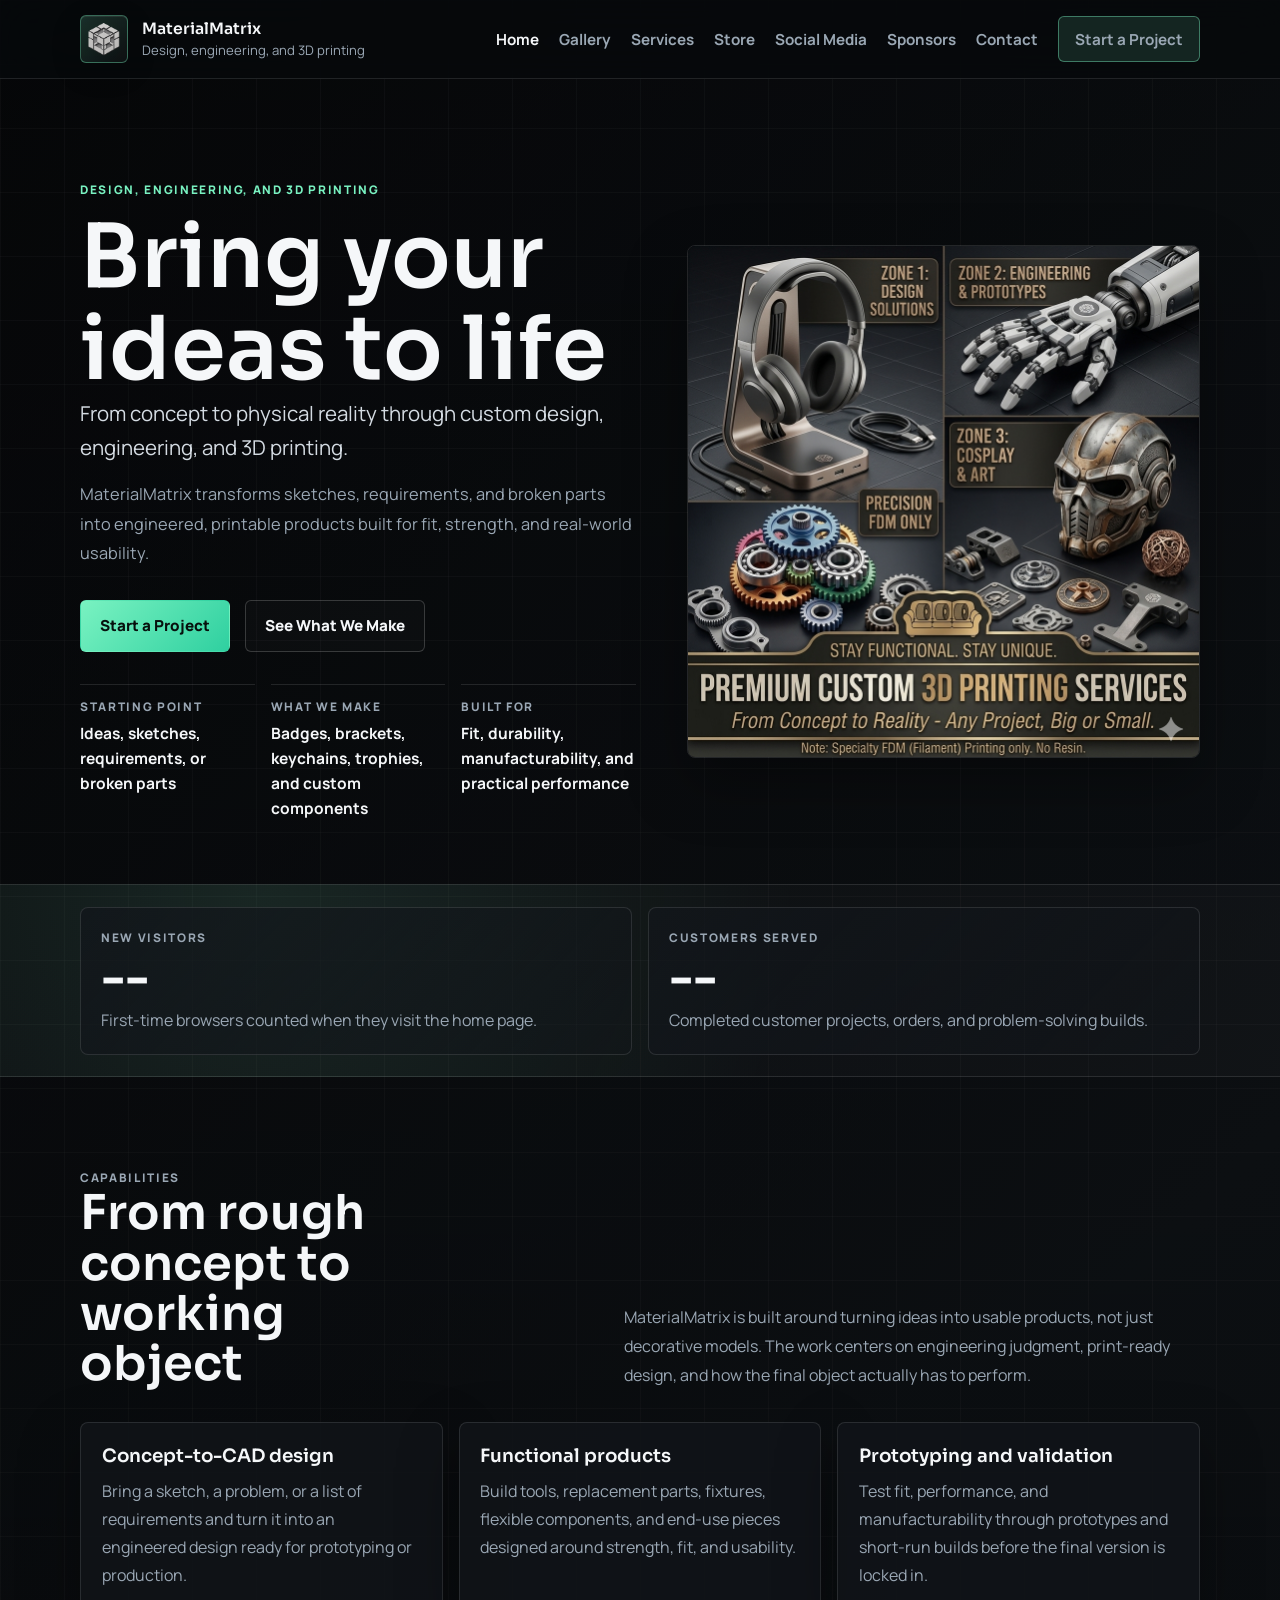
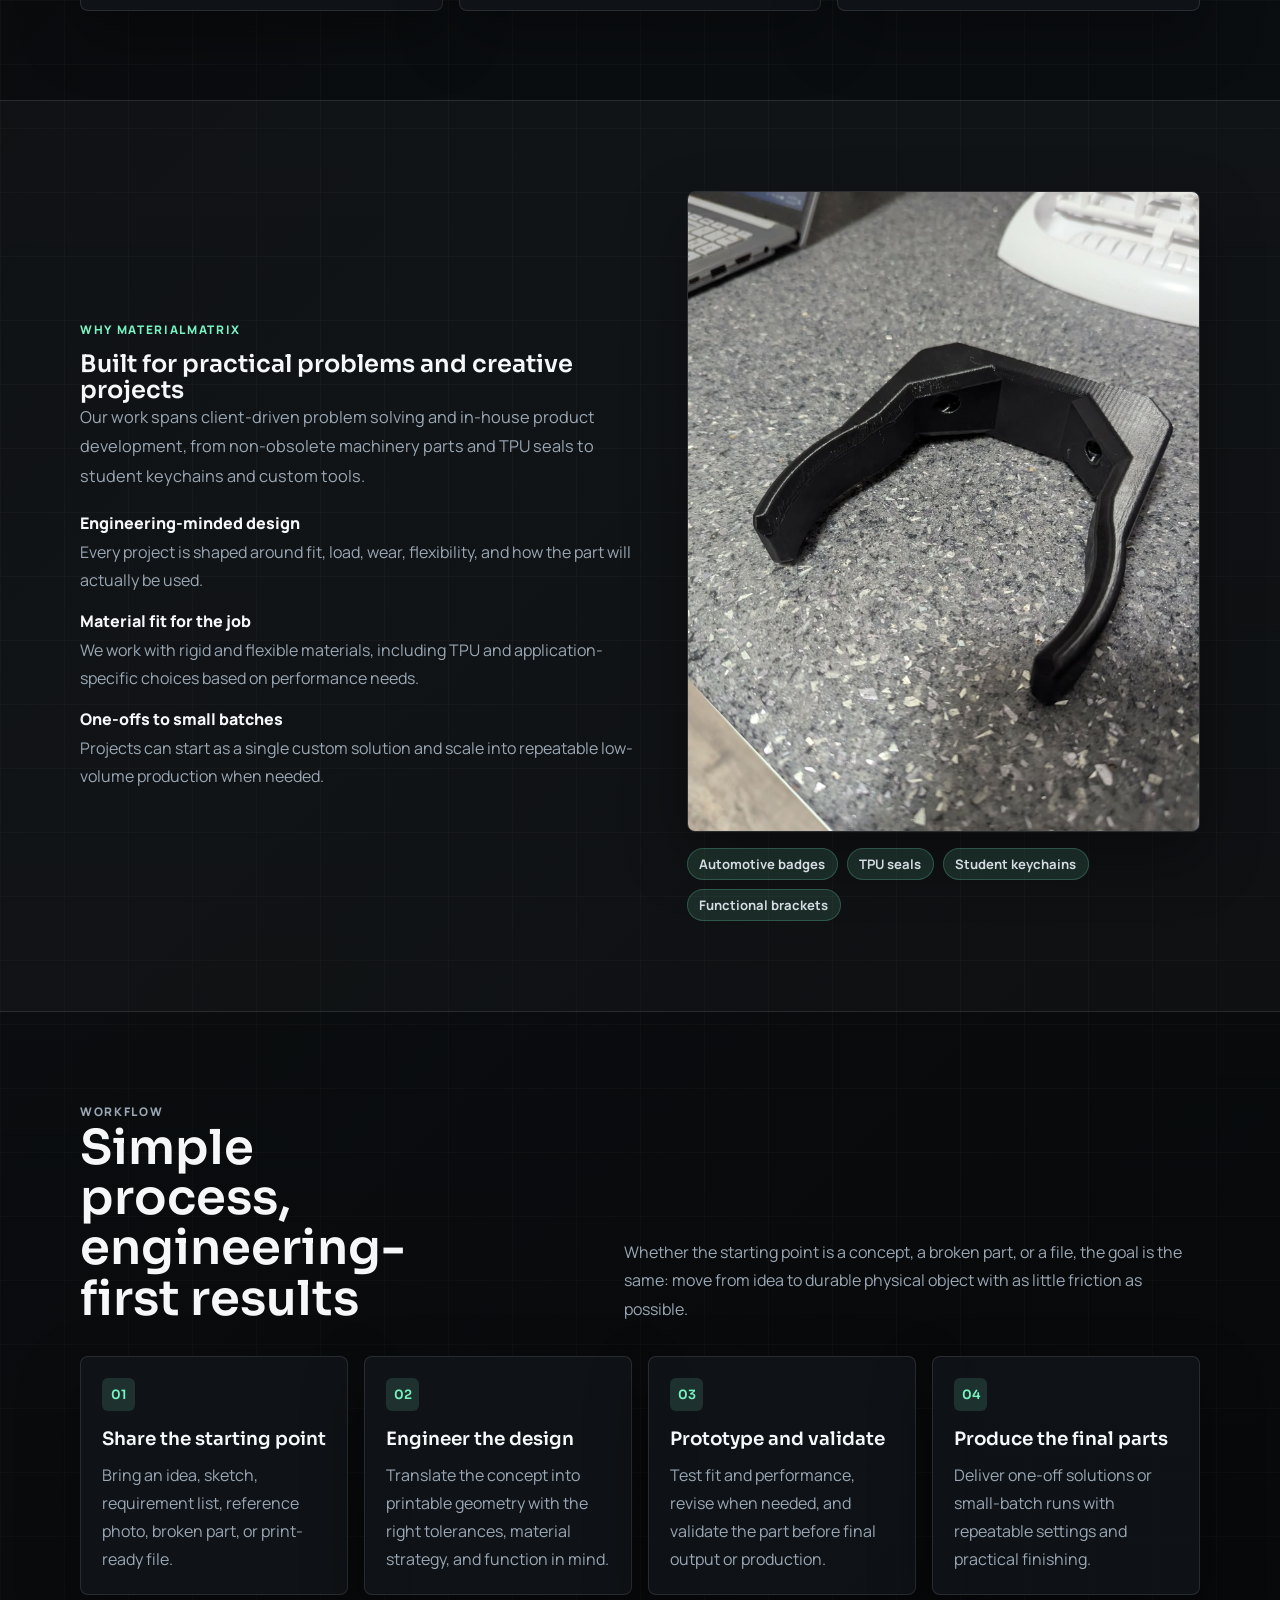
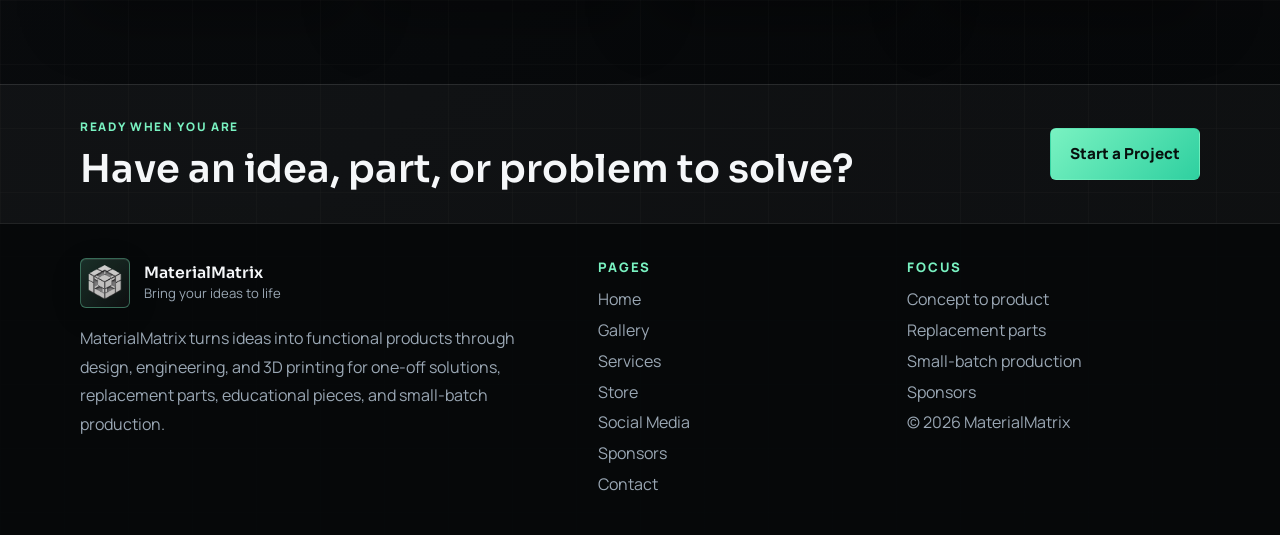
==== commit 7fc9fc31: "Implement store page" ====
--- a/index.html
+++ b/index.html
@@ -149,6 +149,7 @@
           <a class="active" aria-current="page" href="index.html">Home</a>
           <a href="gallery.html">Gallery</a>
           <a href="services.html">Services</a>
+          <a href="store.html">Store</a>
           <a href="social-media.html">Social Media</a>
           <a href="sponsors.html">Sponsors</a>
           <a href="contact.html">Contact</a>
@@ -391,6 +392,7 @@
             <a href="index.html">Home</a>
             <a href="gallery.html">Gallery</a>
             <a href="services.html">Services</a>
+            <a href="store.html">Store</a>
             <a href="social-media.html">Social Media</a>
             <a href="sponsors.html">Sponsors</a>
             <a href="contact.html">Contact</a>
--- a/assets/css/styles.css
+++ b/assets/css/styles.css
@@ -568,6 +568,8 @@
 .feature-card,
 .service-card,
 .gallery-card,
+.store-card,
+.store-empty,
 .process-step,
 .info-card,
 .contact-form-card,
@@ -582,6 +584,7 @@
 .feature-card h3,
 .service-card h3,
 .gallery-card h3,
+.store-card h3,
 .process-step h3,
 .info-card h3 {
   margin: 0 0 0.65rem;
@@ -593,6 +596,8 @@
 .feature-card p,
 .service-card p,
 .gallery-card p,
+.store-card p,
+.store-empty p,
 .process-step p,
 .info-card p,
 .contact-form-card p,
@@ -678,6 +683,110 @@
 
 .cta-band h2 {
   font-size: clamp(1.8rem, 3vw, 2.5rem);
+}
+
+.store-hero h1 {
+  max-width: 11ch;
+}
+
+.store-actions {
+  display: flex;
+  flex-wrap: wrap;
+  gap: 0.8rem;
+  margin-top: 1.6rem;
+}
+
+.store-status-panel {
+  align-self: stretch;
+  display: grid;
+  align-content: end;
+  min-height: 24rem;
+  padding: 1.3rem;
+  border: 1px solid var(--border);
+  border-radius: var(--radius);
+  background:
+    linear-gradient(180deg, rgba(121, 242, 193, 0.12), rgba(255, 255, 255, 0.03)),
+    var(--bg-elevated);
+  box-shadow: var(--shadow);
+}
+
+.store-status-panel strong {
+  display: block;
+  margin-bottom: 0.45rem;
+  font-family: "Sora", sans-serif;
+  font-size: clamp(2rem, 4vw, 3.2rem);
+  font-weight: 600;
+  line-height: 1;
+}
+
+.store-status-panel span {
+  color: var(--muted);
+  line-height: 1.7;
+}
+
+.store-grid {
+  display: grid;
+  grid-template-columns: repeat(3, minmax(0, 1fr));
+  gap: 1rem;
+}
+
+.store-card {
+  display: grid;
+  gap: 1rem;
+  padding: 1rem;
+}
+
+.store-card-media {
+  display: block;
+  overflow: hidden;
+  border-radius: 6px;
+  background: rgba(255, 255, 255, 0.04);
+}
+
+.store-card-media img {
+  width: 100%;
+  aspect-ratio: 4 / 3;
+  object-fit: cover;
+}
+
+.store-card-body {
+  display: grid;
+  gap: 0.85rem;
+}
+
+.store-card-meta {
+  display: flex;
+  align-items: center;
+  justify-content: space-between;
+  gap: 0.8rem;
+}
+
+.store-card-meta strong {
+  font-family: "Sora", sans-serif;
+  font-size: 1.08rem;
+  color: var(--accent);
+}
+
+.store-card-meta span {
+  font-size: 0.86rem;
+  font-weight: 700;
+  color: var(--muted);
+}
+
+.store-card-link {
+  width: 100%;
+}
+
+.store-empty {
+  grid-column: 1 / -1;
+}
+
+.store-empty strong {
+  display: block;
+  margin-bottom: 0.4rem;
+  font-family: "Sora", sans-serif;
+  font-size: 1.2rem;
+  font-weight: 600;
 }
 
 .site-footer {
@@ -817,7 +926,15 @@
 }
 
 .contact-hero {
-  padding-bottom: clamp(3rem, 6vw, 4.5rem);
+  padding-bottom: clamp(2.5rem, 5vw, 3.5rem);
+}
+
+.contact-hero-simple {
+  max-width: 48rem;
+}
+
+.contact-hero-simple h1 {
+  max-width: 12ch;
 }
 
 .contact-hero-grid {
@@ -936,6 +1053,115 @@
 
 .contact-process-section {
   padding-top: 0;
+}
+
+.contact-steps-section {
+  padding-top: 0;
+}
+
+.contact-steps-shell {
+  max-width: 54rem;
+}
+
+.contact-steps-heading {
+  align-items: start;
+}
+
+.contact-step-list {
+  display: grid;
+  gap: 1rem;
+  margin: 0;
+  padding: 0;
+  list-style: none;
+  counter-reset: contact-step;
+}
+
+.contact-step-item {
+  display: grid;
+  grid-template-columns: 3.4rem minmax(0, 1fr);
+  gap: 1rem;
+  padding: 1.25rem;
+  border: 1px solid var(--border);
+  border-radius: var(--radius);
+  background: var(--bg-elevated);
+  box-shadow: var(--shadow);
+}
+
+.contact-step-number {
+  display: inline-flex;
+  align-items: center;
+  justify-content: center;
+  width: 3rem;
+  height: 3rem;
+  border: 1px solid rgba(121, 242, 193, 0.28);
+  border-radius: 6px;
+  background: rgba(121, 242, 193, 0.12);
+  color: var(--accent);
+  font-family: "Sora", sans-serif;
+  font-size: 0.9rem;
+  font-weight: 600;
+}
+
+.contact-step-content {
+  display: grid;
+  gap: 1rem;
+  min-width: 0;
+}
+
+.contact-step-content h3 {
+  margin: 0;
+  font-family: "Sora", sans-serif;
+  font-size: clamp(1.25rem, 2.4vw, 1.65rem);
+  font-weight: 600;
+  line-height: 1.2;
+}
+
+.contact-step-content p {
+  margin: 0;
+  color: var(--muted);
+  line-height: 1.75;
+}
+
+.contact-step-content p strong {
+  color: var(--text-soft);
+}
+
+.contact-step-content .button {
+  width: fit-content;
+}
+
+.contact-example-box,
+.contact-check-card {
+  padding: 1rem;
+  border: 1px solid var(--border);
+  border-radius: 6px;
+  background: rgba(7, 9, 11, 0.44);
+}
+
+.contact-example-box {
+  display: grid;
+  gap: 0.35rem;
+}
+
+.contact-example-box strong,
+.contact-check-card strong {
+  display: block;
+  color: var(--text-soft);
+  font-size: 0.95rem;
+  line-height: 1.45;
+}
+
+.contact-example-box span,
+.contact-check-card span {
+  display: block;
+  color: var(--muted);
+  line-height: 1.65;
+}
+
+.contact-check-grid {
+  display: grid;
+  grid-template-columns: repeat(3, minmax(0, 1fr));
+  gap: 0.8rem;
 }
 
 .sponsor-slots-section {
@@ -1014,6 +1240,71 @@
   color: var(--text-soft);
   font-size: 0.8rem;
   font-weight: 800;
+}
+
+.legal-disclosure {
+  border: 1px solid var(--border);
+  border-radius: var(--radius);
+  background: rgba(7, 9, 11, 0.44);
+}
+
+.legal-disclosure summary {
+  display: flex;
+  align-items: center;
+  justify-content: space-between;
+  gap: 1rem;
+  padding: 1.25rem;
+  cursor: pointer;
+  list-style: none;
+}
+
+.legal-disclosure summary::-webkit-details-marker {
+  display: none;
+}
+
+.legal-disclosure summary::after {
+  content: "+";
+  display: inline-flex;
+  align-items: center;
+  justify-content: center;
+  width: 2rem;
+  height: 2rem;
+  flex: 0 0 auto;
+  border: 1px solid rgba(121, 242, 193, 0.24);
+  border-radius: 6px;
+  color: var(--accent);
+  font-family: "Sora", sans-serif;
+  font-weight: 600;
+}
+
+.legal-disclosure[open] summary::after {
+  content: "-";
+}
+
+.legal-disclosure summary .eyebrow {
+  margin-bottom: 0.45rem;
+}
+
+.legal-disclosure summary strong {
+  display: block;
+  font-family: "Sora", sans-serif;
+  font-size: clamp(1.05rem, 2vw, 1.3rem);
+  font-weight: 600;
+  line-height: 1.3;
+}
+
+.legal-disclosure-body {
+  display: grid;
+  gap: 1rem;
+  padding: 0 1.25rem 1.25rem;
+  border-top: 1px solid var(--border);
+}
+
+.legal-disclosure-body p {
+  margin: 0;
+  color: var(--muted);
+  font-size: 0.95rem;
+  line-height: 1.8;
 }
 
 .contact-inline-steps {
@@ -1102,9 +1393,11 @@
   .metrics-grid,
   .grid-3,
   .gallery-grid,
+  .store-grid,
   .services-grid,
   .contact-process-grid,
   .contact-details-grid,
+  .contact-check-grid,
   .sponsor-slot-grid,
   .process-grid,
   .footer-grid {
@@ -1126,9 +1419,11 @@
   .metrics-grid,
   .grid-3,
   .gallery-grid,
+  .store-grid,
   .services-grid,
   .contact-process-grid,
   .contact-details-grid,
+  .contact-check-grid,
   .sponsor-slot-grid,
   .process-grid,
   .field-grid,
@@ -1140,6 +1435,11 @@
     max-width: 11ch;
   }
 
+  .contact-step-item {
+    grid-template-columns: 1fr;
+    padding: 1rem;
+  }
+
   .contact-action-panel {
     padding: 1.15rem;
   }
@@ -1156,6 +1456,15 @@
   .sponsor-slot-card {
     min-height: 16rem;
     padding-bottom: 4rem;
+  }
+
+  .legal-disclosure summary {
+    align-items: flex-start;
+    padding: 1rem;
+  }
+
+  .legal-disclosure-body {
+    padding: 0 1rem 1rem;
   }
 
   .hero h1 {
@@ -1173,6 +1482,16 @@
     max-width: 19rem;
   }
 
+  .store-actions,
+  .store-card-meta {
+    align-items: stretch;
+    flex-direction: column;
+  }
+
+  .store-status-panel {
+    min-height: 16rem;
+  }
+
   .hero-text,
   .supporting-copy,
   .section-heading p {
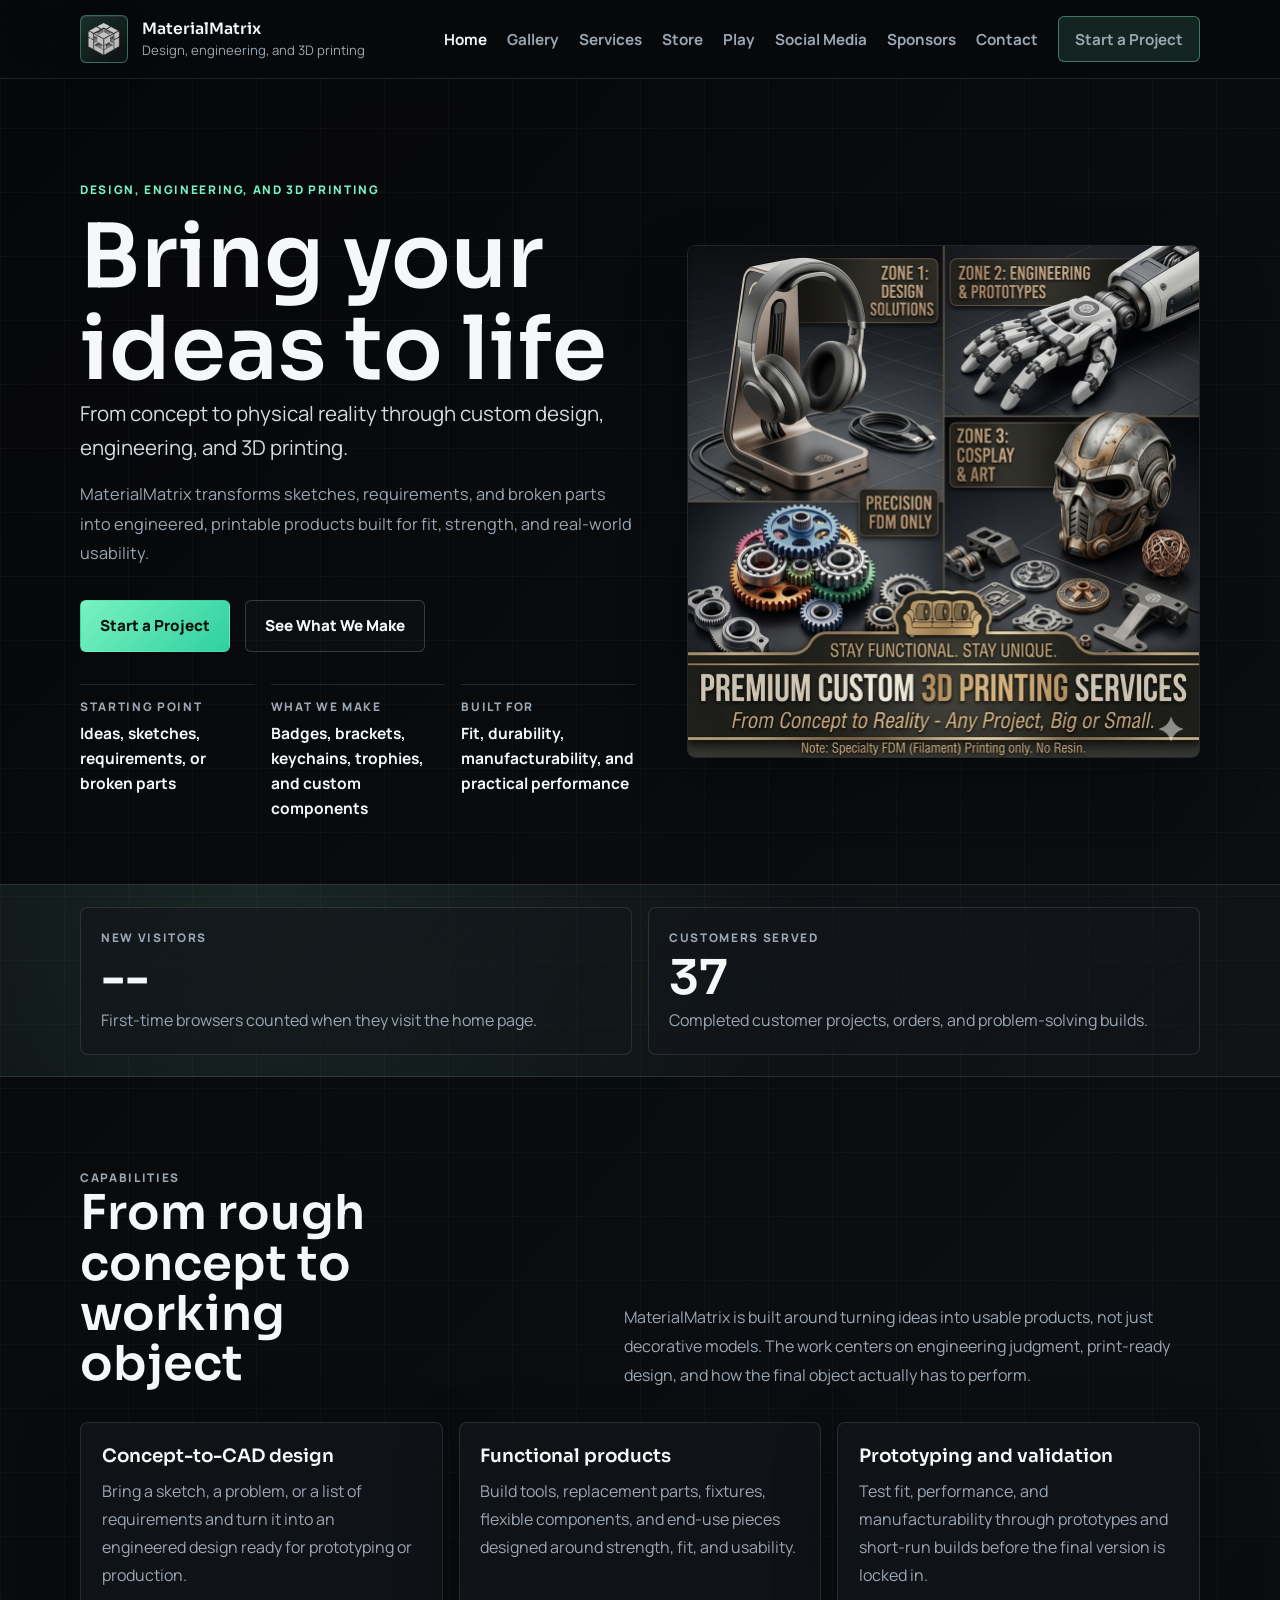
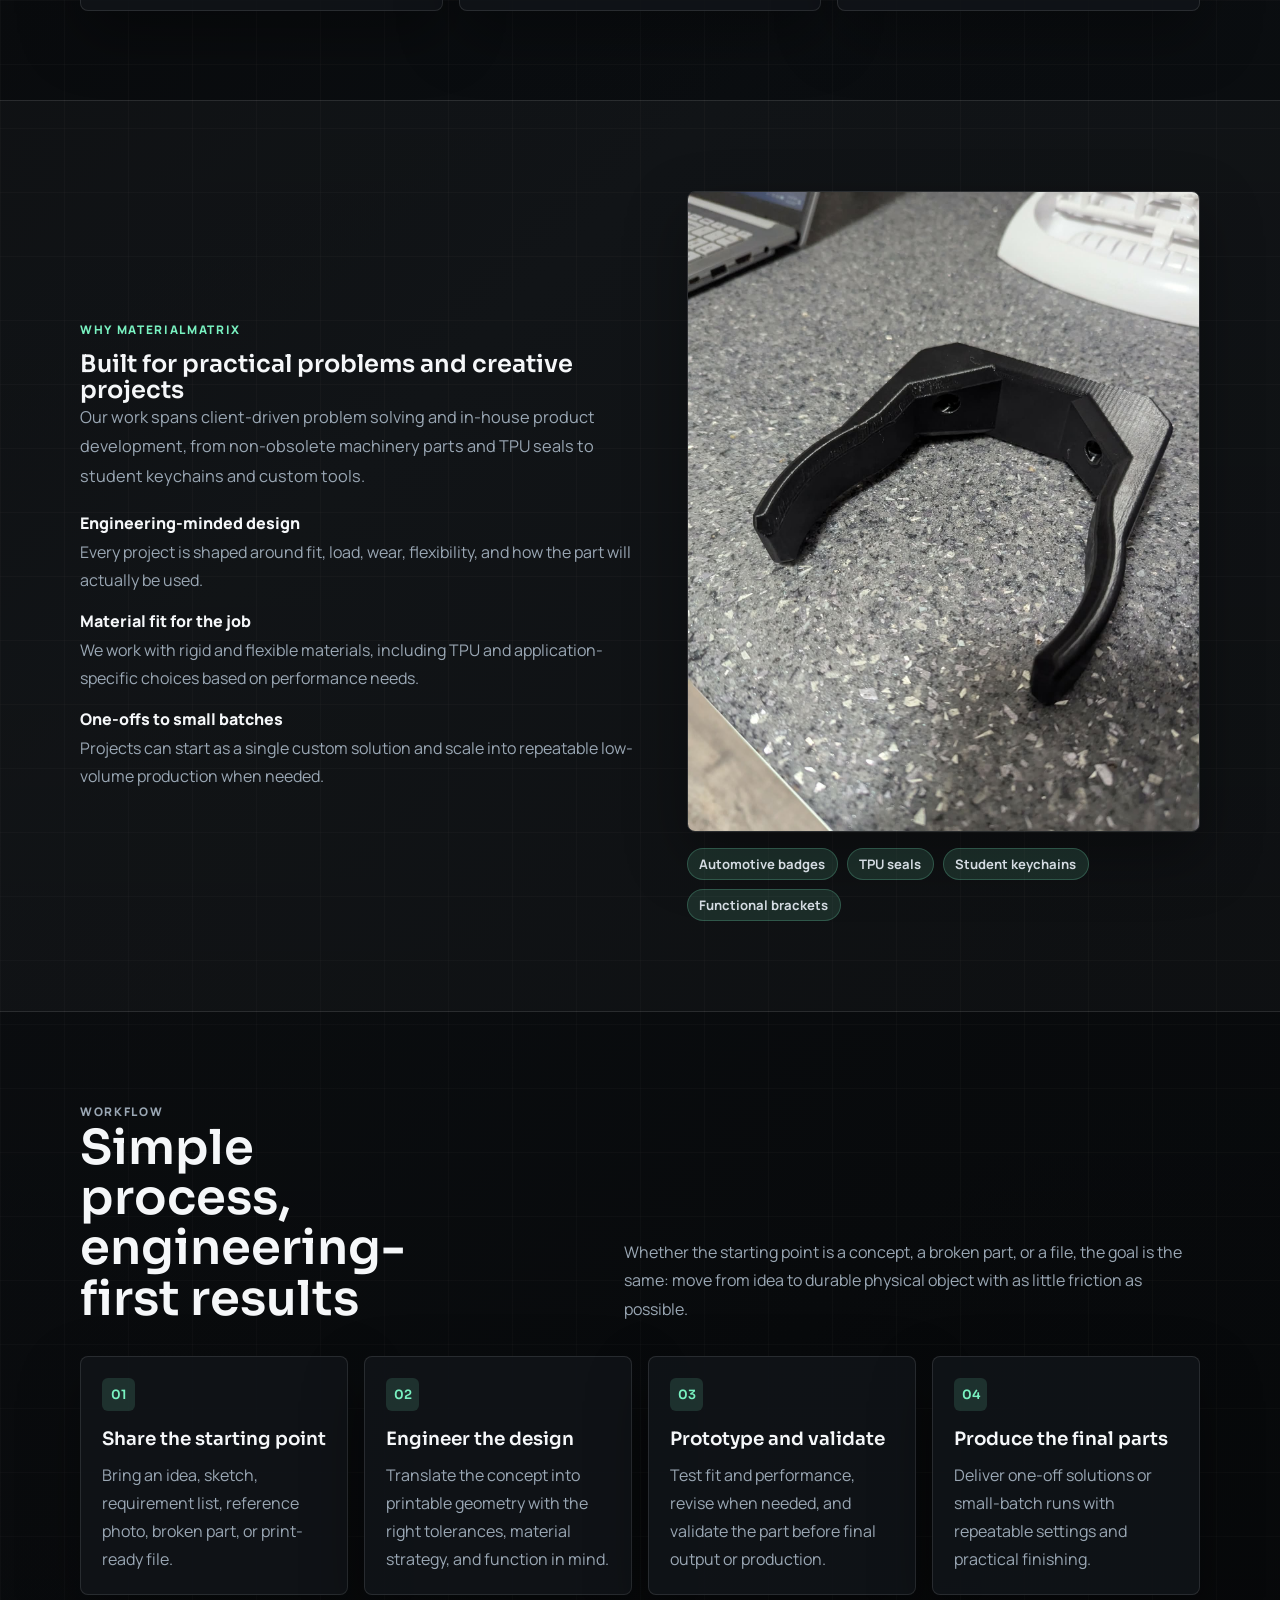
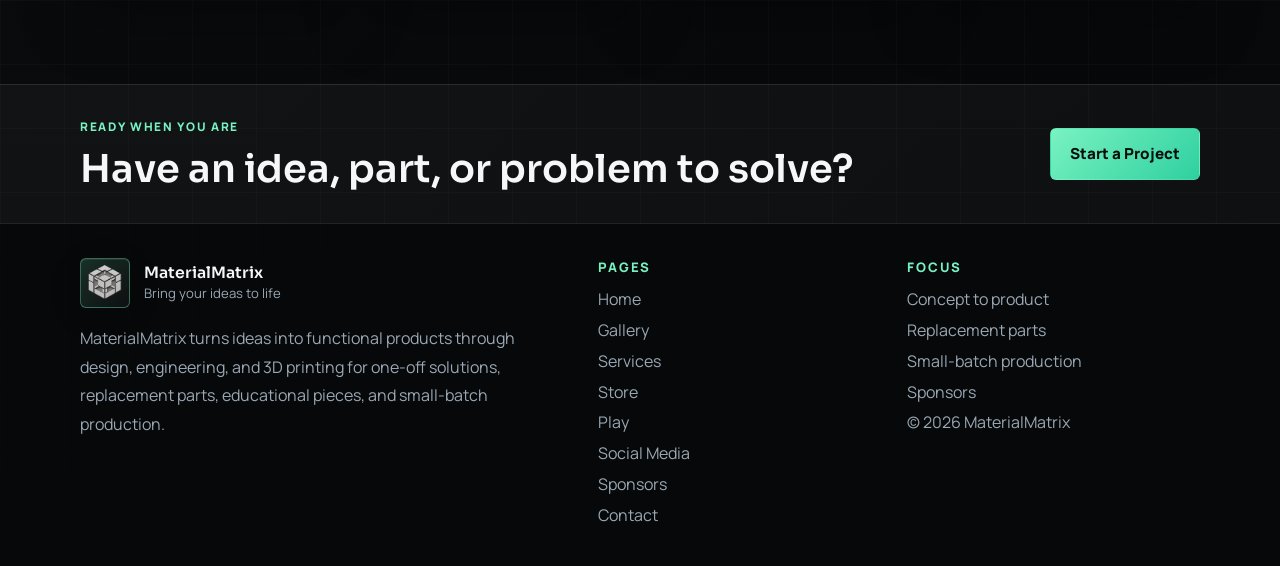
==== commit 739c6e93: "Implement 3d print game" ====
--- a/index.html
+++ b/index.html
@@ -150,6 +150,7 @@
           <a href="gallery.html">Gallery</a>
           <a href="services.html">Services</a>
           <a href="store.html">Store</a>
+          <a href="play.html">Play</a>
           <a href="social-media.html">Social Media</a>
           <a href="sponsors.html">Sponsors</a>
           <a href="contact.html">Contact</a>
@@ -393,6 +394,7 @@
             <a href="gallery.html">Gallery</a>
             <a href="services.html">Services</a>
             <a href="store.html">Store</a>
+            <a href="play.html">Play</a>
             <a href="social-media.html">Social Media</a>
             <a href="sponsors.html">Sponsors</a>
             <a href="contact.html">Contact</a>
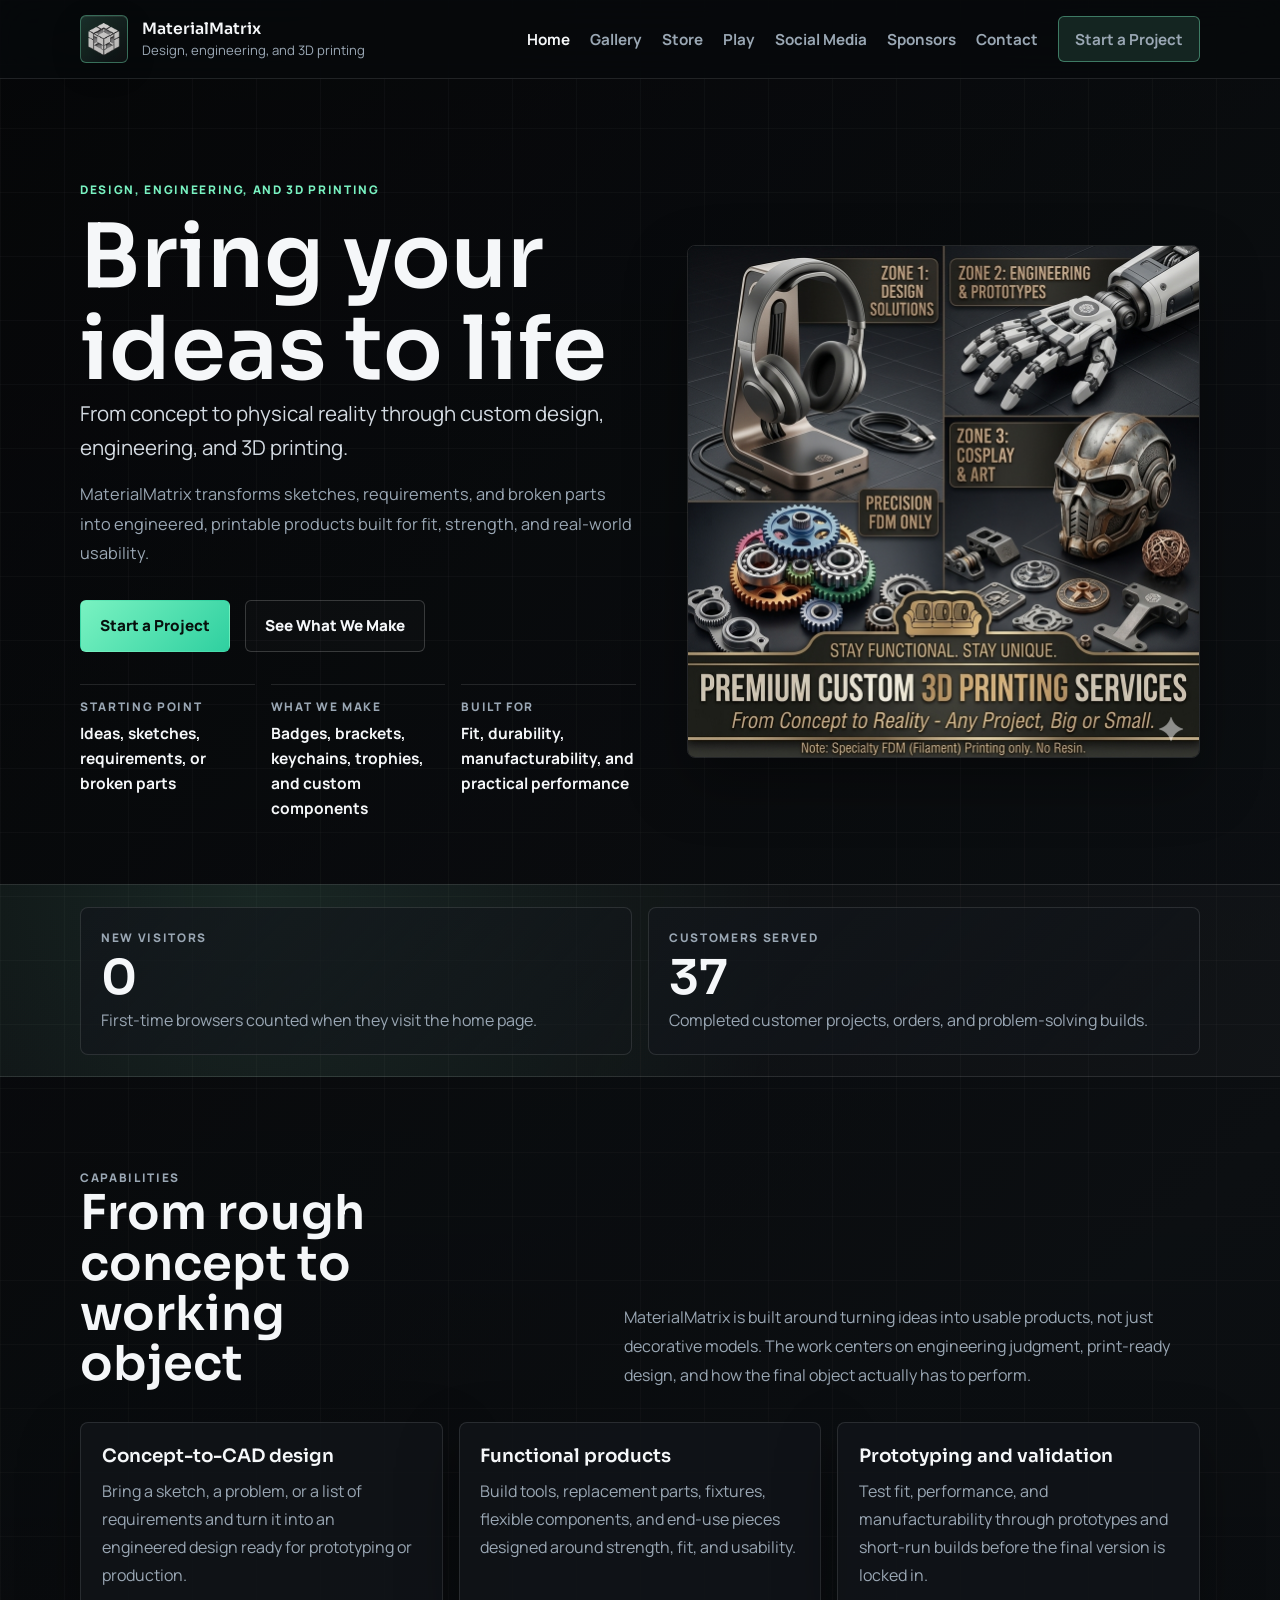
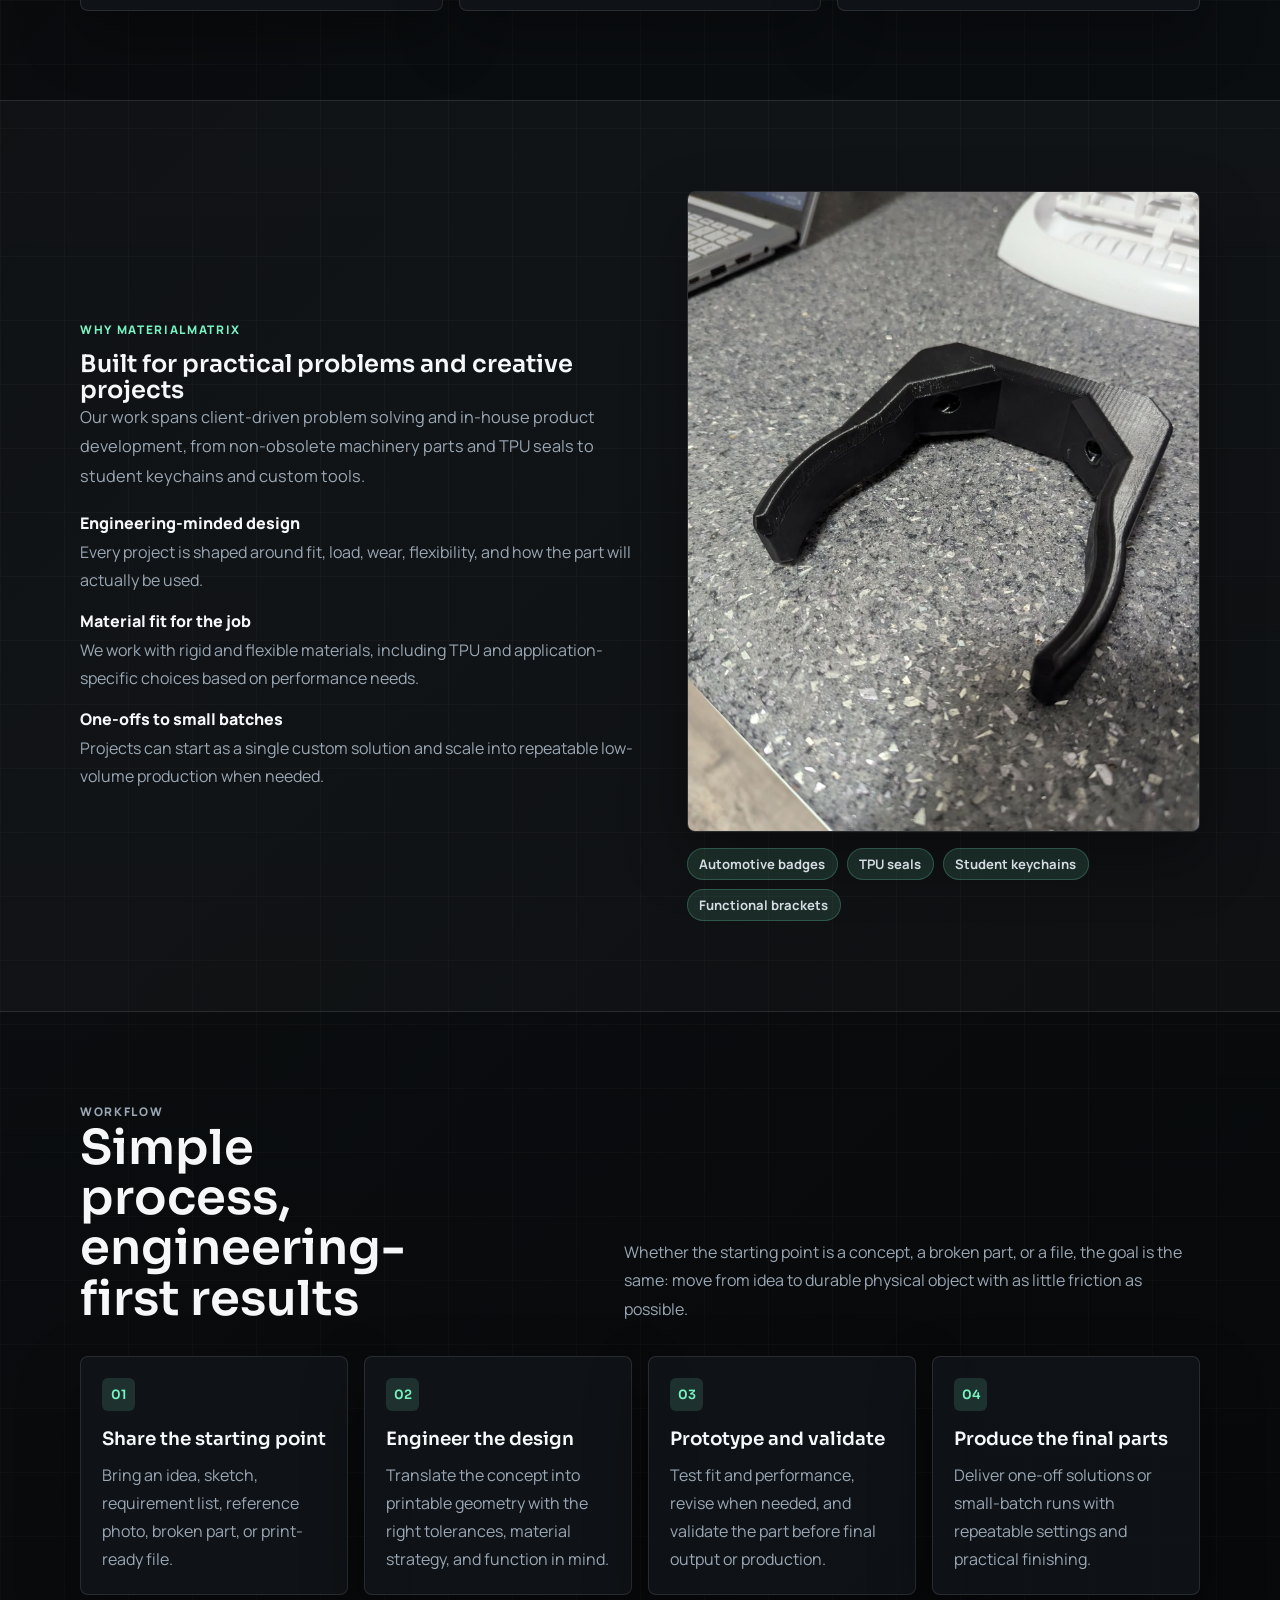
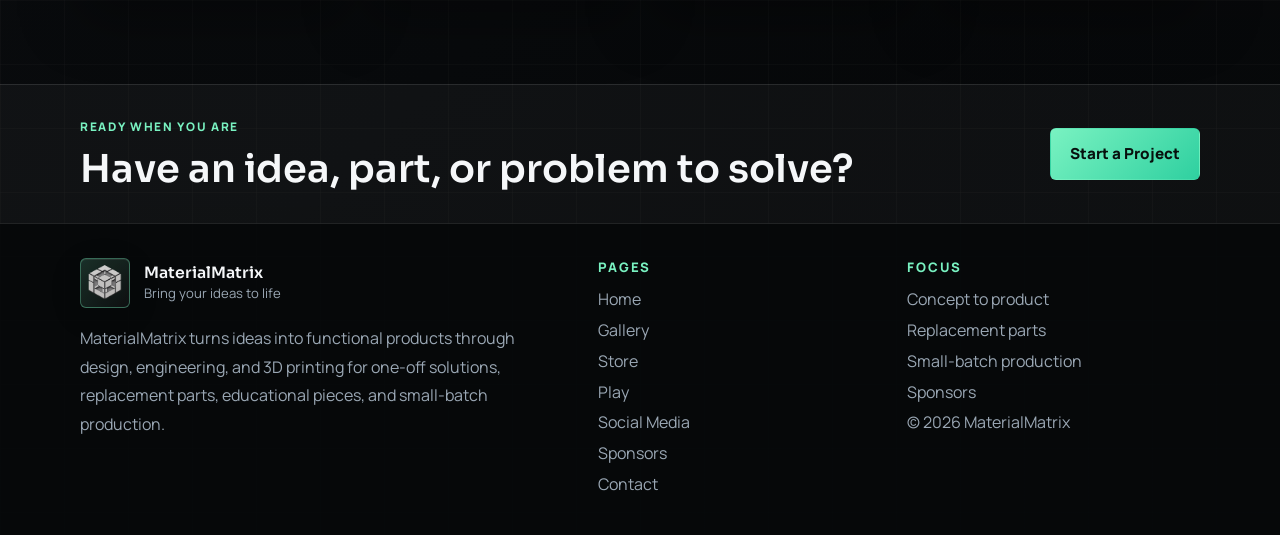
==== commit b3de8425: "remove redundent page" ====
--- a/index.html
+++ b/index.html
@@ -148,7 +148,6 @@
         <nav class="site-nav" aria-label="Primary navigation" data-nav>
           <a class="active" aria-current="page" href="index.html">Home</a>
           <a href="gallery.html">Gallery</a>
-          <a href="services.html">Services</a>
           <a href="store.html">Store</a>
           <a href="play.html">Play</a>
           <a href="social-media.html">Social Media</a>
@@ -213,7 +212,7 @@
         <div class="container metrics-grid">
           <div class="metric">
             <span class="metric-label">New Visitors</span>
-            <strong class="metric-count" data-visitor-count aria-live="polite">--</strong>
+            <strong class="metric-count" data-visitor-count aria-live="polite">0</strong>
             <span>First-time browsers counted when they visit the home page.</span>
           </div>
           <div class="metric">
@@ -392,7 +391,6 @@
           <div class="footer-links">
             <a href="index.html">Home</a>
             <a href="gallery.html">Gallery</a>
-            <a href="services.html">Services</a>
             <a href="store.html">Store</a>
             <a href="play.html">Play</a>
             <a href="social-media.html">Social Media</a>
--- a/assets/css/styles.css
+++ b/assets/css/styles.css
@@ -213,7 +213,6 @@
 .hero-grid,
 .page-hero-grid,
 .showcase-grid,
-.split-grid,
 .contact-layout {
   display: grid;
   grid-template-columns: minmax(0, 1.04fr) minmax(0, 0.96fr);
@@ -224,7 +223,6 @@
 .hero-grid > *,
 .page-hero-grid > *,
 .showcase-grid > *,
-.split-grid > *,
 .contact-layout > * {
   min-width: 0;
 }
@@ -428,7 +426,6 @@
 .hero-meta,
 .metrics-grid,
 .grid-3,
-.services-grid,
 .gallery-grid,
 .process-grid,
 .footer-grid {
@@ -557,16 +554,11 @@
   grid-template-columns: repeat(3, minmax(0, 1fr));
 }
 
-.services-grid {
-  grid-template-columns: repeat(2, minmax(0, 1fr));
-}
-
 .process-grid {
   grid-template-columns: repeat(4, minmax(0, 1fr));
 }
 
 .feature-card,
-.service-card,
 .gallery-card,
 .store-card,
 .store-empty,
@@ -582,7 +574,6 @@
 }
 
 .feature-card h3,
-.service-card h3,
 .gallery-card h3,
 .store-card h3,
 .process-step h3,
@@ -594,7 +585,6 @@
 }
 
 .feature-card p,
-.service-card p,
 .gallery-card p,
 .store-card p,
 .store-empty p,
@@ -840,58 +830,6 @@
   font-size: clamp(1.7rem, 3vw, 2.15rem);
 }
 
-.field-grid {
-  display: grid;
-  grid-template-columns: repeat(2, minmax(0, 1fr));
-  gap: 1rem;
-}
-
-.field {
-  display: grid;
-  gap: 0.45rem;
-  margin-bottom: 1rem;
-}
-
-.field span {
-  font-size: 0.9rem;
-  font-weight: 700;
-  color: var(--text-soft);
-}
-
-.field input,
-.field select,
-.field textarea {
-  width: 100%;
-  padding: 0.92rem 1rem;
-  border: 1px solid var(--border);
-  border-radius: 6px;
-  background: rgba(7, 9, 11, 0.8);
-  color: var(--text);
-  transition: border-color 160ms ease, box-shadow 160ms ease;
-}
-
-.field textarea {
-  min-height: 9.5rem;
-  resize: vertical;
-}
-
-.field input:focus,
-.field select:focus,
-.field textarea:focus {
-  outline: none;
-  border-color: rgba(121, 242, 193, 0.45);
-  box-shadow: 0 0 0 3px rgba(121, 242, 193, 0.12);
-}
-
-.form-status {
-  margin-top: 1rem;
-  padding: 0.9rem 1rem;
-  border: 1px solid rgba(121, 242, 193, 0.26);
-  border-radius: 6px;
-  background: rgba(121, 242, 193, 0.08);
-  color: var(--text-soft);
-}
-
 .contact-note {
   margin-top: 1.5rem;
   padding-top: 1.25rem;
@@ -919,12 +857,6 @@
   gap: 1rem;
 }
 
-.contact-redirect-inner {
-  display: grid;
-  gap: 1rem;
-  max-width: 42rem;
-}
-
 .contact-hero {
   padding-bottom: clamp(2.5rem, 5vw, 3.5rem);
 }
@@ -935,36 +867,6 @@
 
 .contact-hero-simple h1 {
   max-width: 12ch;
-}
-
-.contact-hero-grid {
-  display: grid;
-  grid-template-columns: minmax(0, 1.15fr) minmax(18rem, 0.85fr);
-  gap: clamp(1.4rem, 4vw, 3rem);
-  align-items: stretch;
-}
-
-.contact-hero-copy {
-  display: grid;
-  align-content: center;
-}
-
-.contact-hero-copy h1 {
-  max-width: 12ch;
-}
-
-.contact-action-panel {
-  display: grid;
-  align-content: center;
-  gap: 1.15rem;
-  min-height: 100%;
-  padding: clamp(1.25rem, 3vw, 1.75rem);
-  border: 1px solid rgba(121, 242, 193, 0.22);
-  border-radius: var(--radius);
-  background:
-    linear-gradient(135deg, rgba(121, 242, 193, 0.12), transparent 54%),
-    var(--bg-elevated);
-  box-shadow: var(--shadow);
 }
 
 .sponsors-hero {
@@ -980,20 +882,6 @@
 
 .sponsors-hero-grid h1 {
   max-width: 11ch;
-}
-
-.contact-action-panel h2 {
-  margin: 0;
-  font-family: "Sora", sans-serif;
-  font-size: clamp(1.65rem, 3vw, 2.25rem);
-  font-weight: 600;
-  line-height: 1.1;
-}
-
-.contact-action-panel p {
-  margin: 0;
-  color: var(--muted);
-  line-height: 1.75;
 }
 
 .sponsor-status-panel {
@@ -1051,10 +939,6 @@
   line-height: 1.5;
 }
 
-.contact-process-section {
-  padding-top: 0;
-}
-
 .contact-steps-section {
   padding-top: 0;
 }
@@ -1168,7 +1052,6 @@
   padding-top: 0;
 }
 
-.contact-process-grid,
 .contact-details-grid {
   display: grid;
   grid-template-columns: repeat(3, minmax(0, 1fr));
@@ -1305,18 +1188,6 @@
   color: var(--muted);
   font-size: 0.95rem;
   line-height: 1.8;
-}
-
-.contact-inline-steps {
-  display: grid;
-  gap: 0.85rem;
-  margin-top: 1.4rem;
-}
-
-.contact-inline-steps p {
-  margin: 0;
-  color: var(--text-soft);
-  line-height: 1.7;
 }
 
 .qr-link {
@@ -1374,9 +1245,7 @@
   .hero-grid,
   .page-hero-grid,
   .showcase-grid,
-  .split-grid,
   .contact-layout,
-  .contact-hero-grid,
   .sponsors-hero-grid,
   .section-heading,
   .cta-band-inner,
@@ -1394,8 +1263,6 @@
   .grid-3,
   .gallery-grid,
   .store-grid,
-  .services-grid,
-  .contact-process-grid,
   .contact-details-grid,
   .contact-check-grid,
   .sponsor-slot-grid,
@@ -1420,28 +1287,17 @@
   .grid-3,
   .gallery-grid,
   .store-grid,
-  .services-grid,
-  .contact-process-grid,
   .contact-details-grid,
   .contact-check-grid,
   .sponsor-slot-grid,
   .process-grid,
-  .field-grid,
   .footer-grid {
     grid-template-columns: 1fr;
-  }
-
-  .contact-hero-copy h1 {
-    max-width: 11ch;
   }
 
   .contact-step-item {
     grid-template-columns: 1fr;
     padding: 1rem;
-  }
-
-  .contact-action-panel {
-    padding: 1.15rem;
   }
 
   .sponsors-hero-grid h1 {
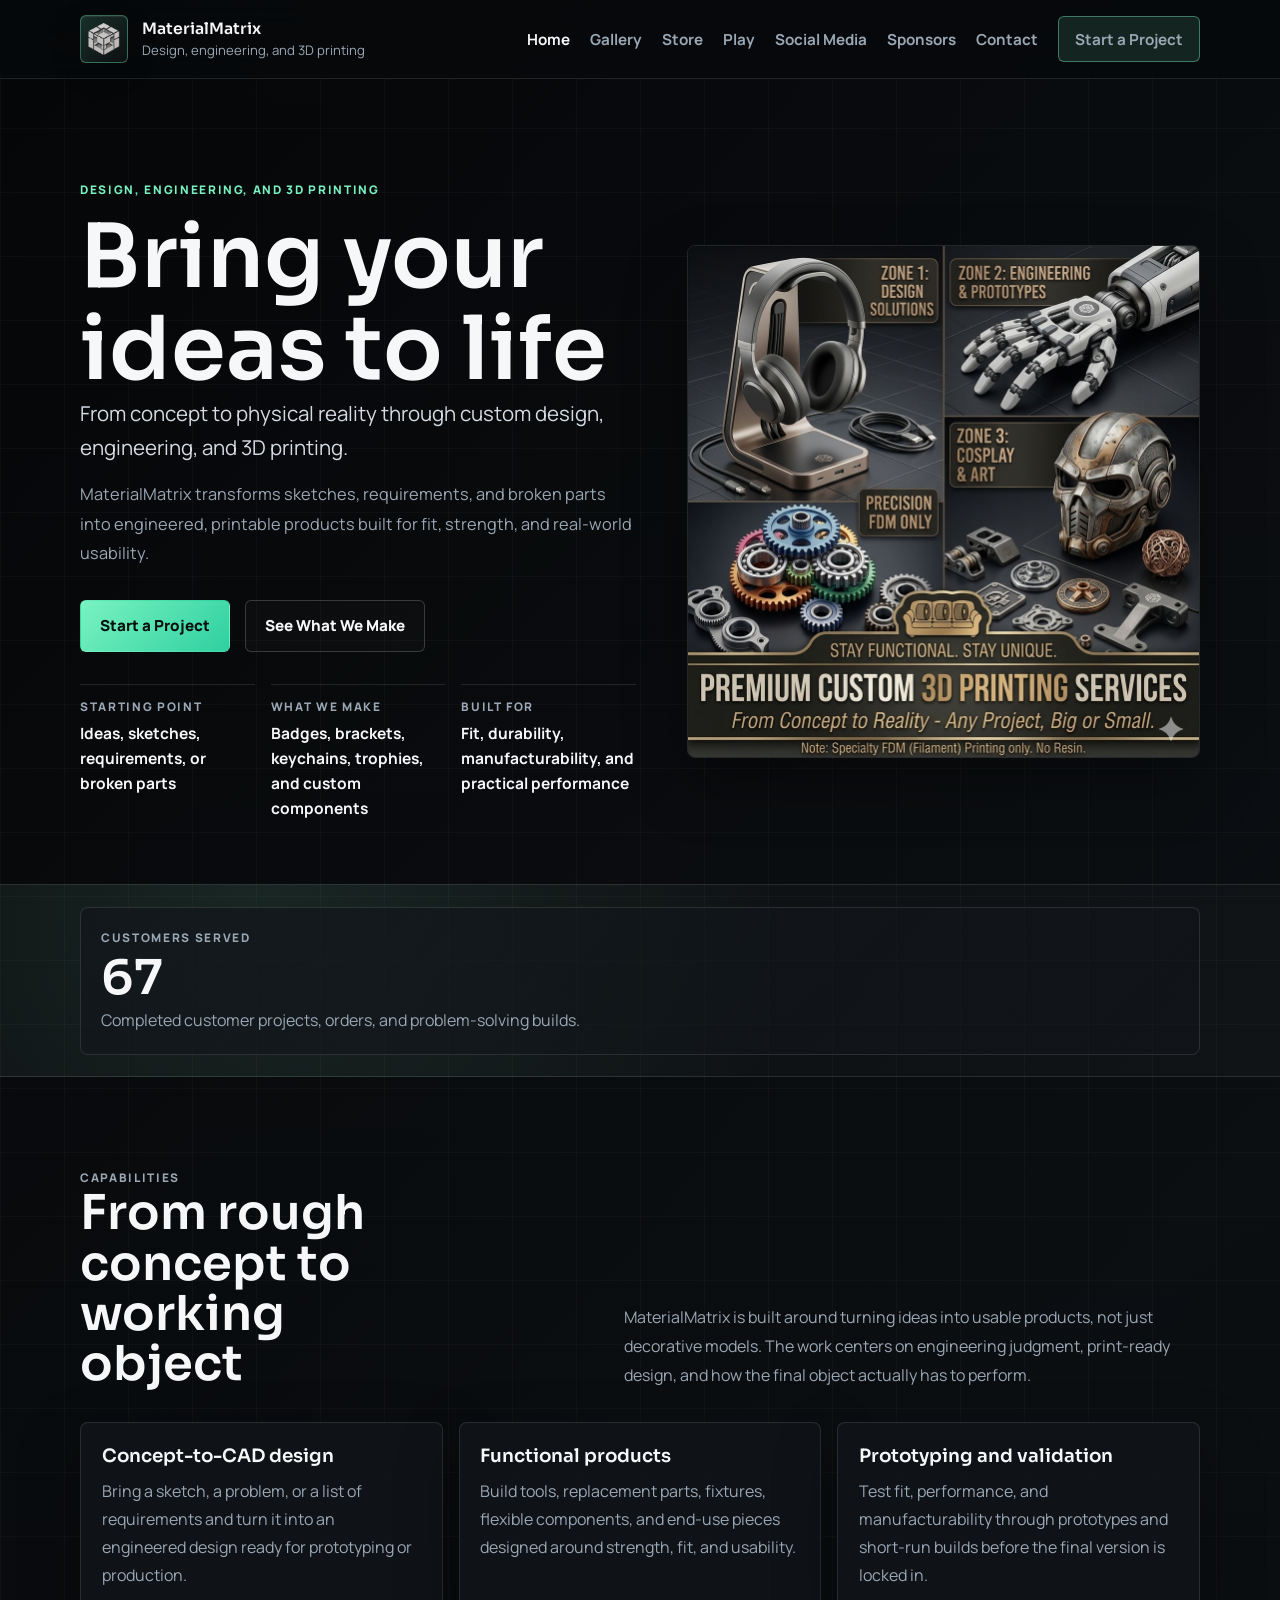
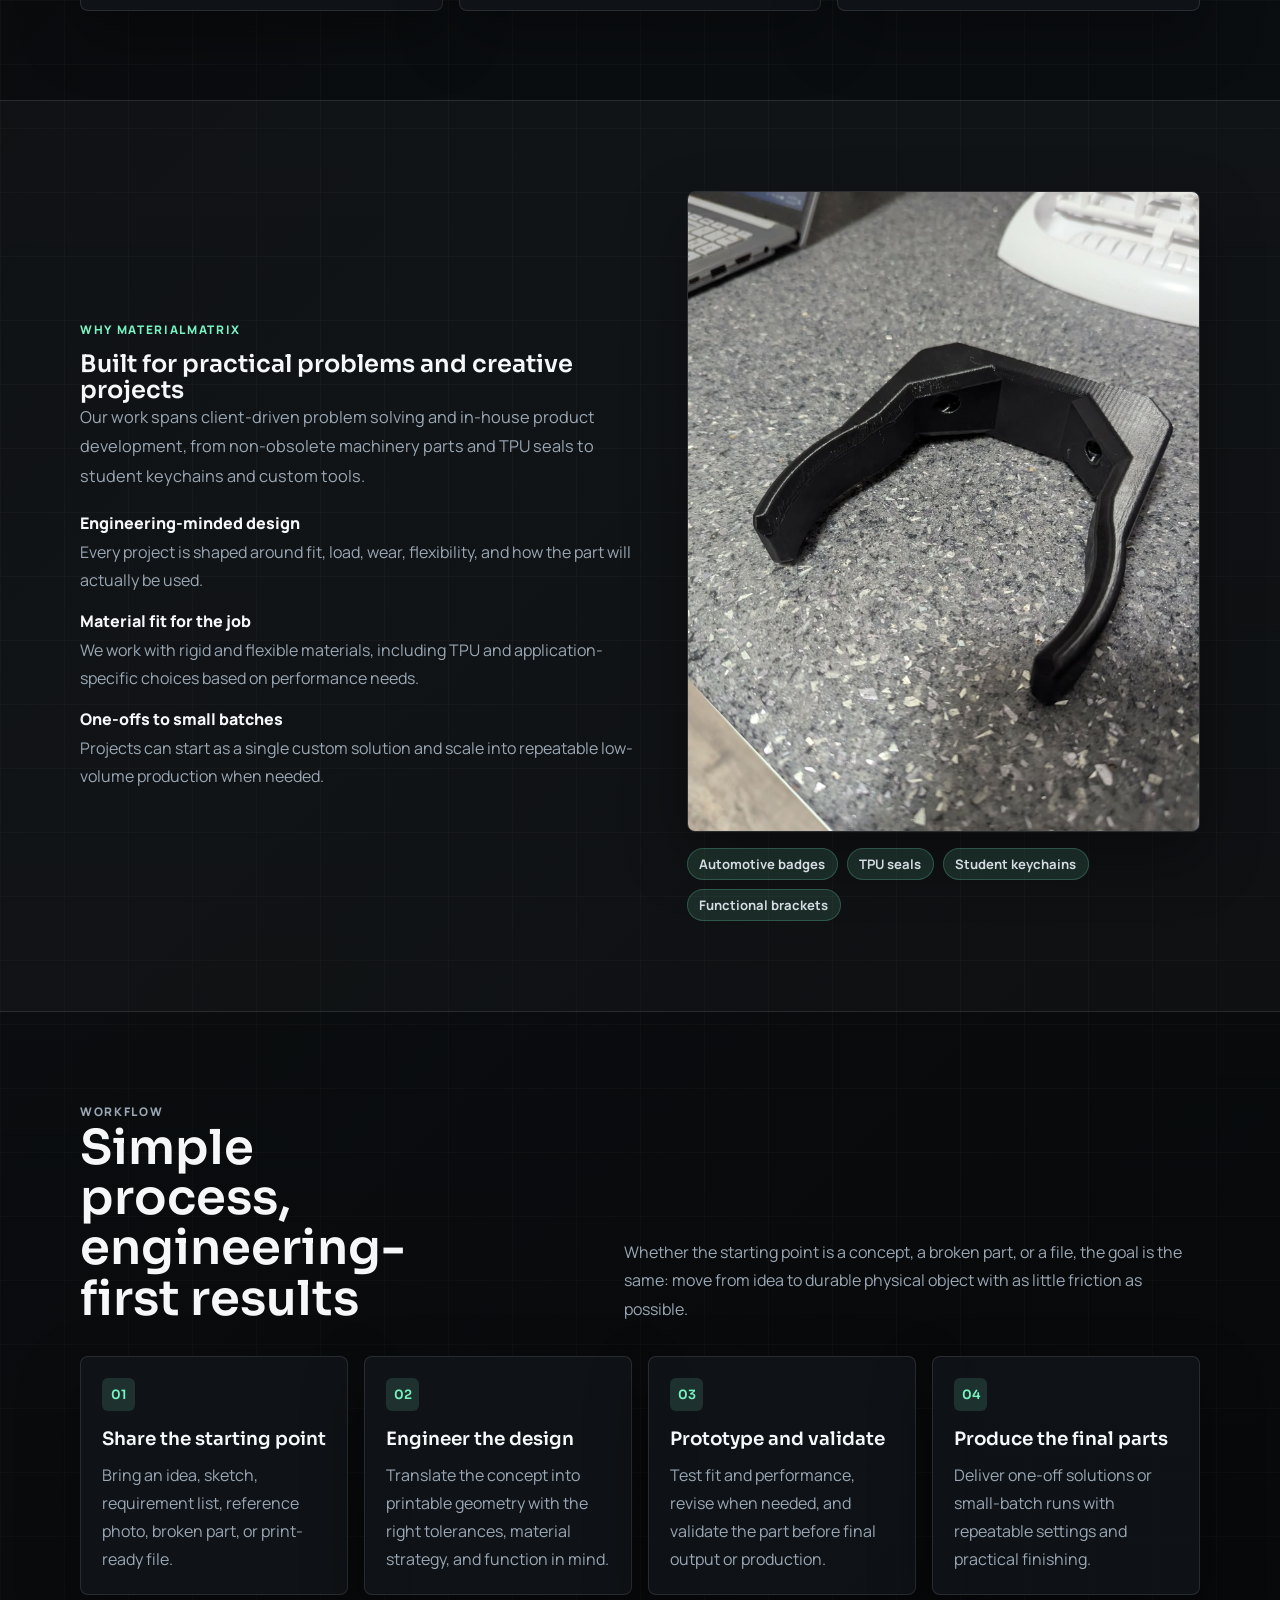
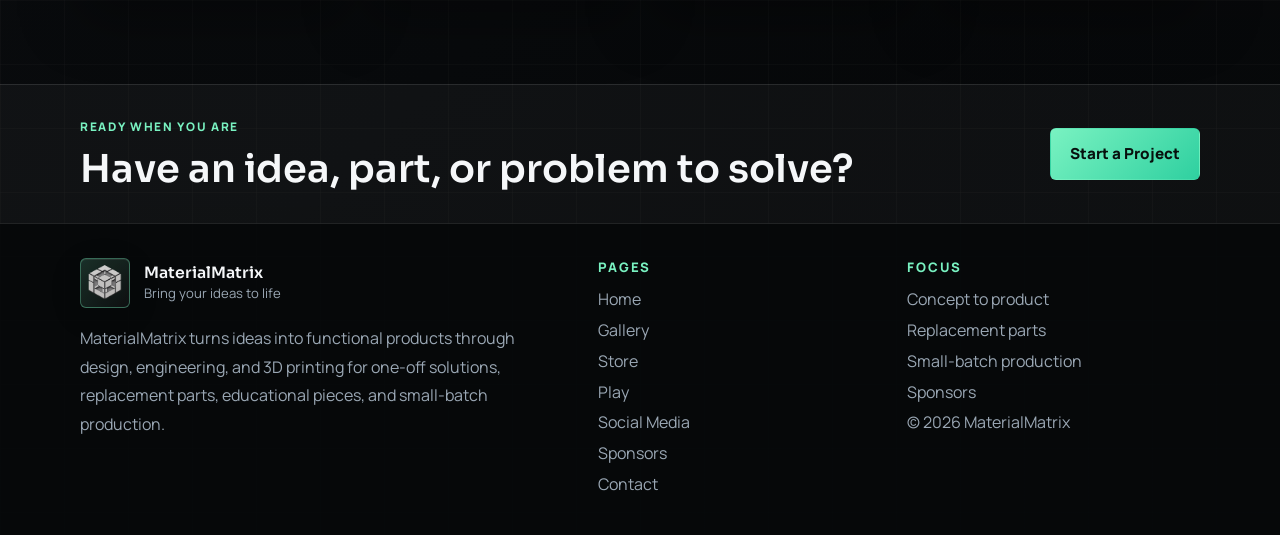
==== commit 6f8c1e93: "Remove new visitor tracking" ====
--- a/index.html
+++ b/index.html
@@ -211,11 +211,6 @@
       <section class="metrics-strip">
         <div class="container metrics-grid">
           <div class="metric">
-            <span class="metric-label">New Visitors</span>
-            <strong class="metric-count" data-visitor-count aria-live="polite">0</strong>
-            <span>First-time browsers counted when they visit the home page.</span>
-          </div>
-          <div class="metric">
             <span class="metric-label">Customers Served</span>
             <strong class="metric-count" data-customers-served-count aria-live="polite">--</strong>
             <span>Completed customer projects, orders, and problem-solving builds.</span>
--- a/assets/css/styles.css
+++ b/assets/css/styles.css
@@ -469,7 +469,7 @@
 }
 
 .metrics-grid {
-  grid-template-columns: repeat(2, minmax(0, 1fr));
+  grid-template-columns: 1fr;
   padding: 1.35rem 0;
 }
 
@@ -1259,7 +1259,6 @@
   }
 
   .hero-meta,
-  .metrics-grid,
   .grid-3,
   .gallery-grid,
   .store-grid,
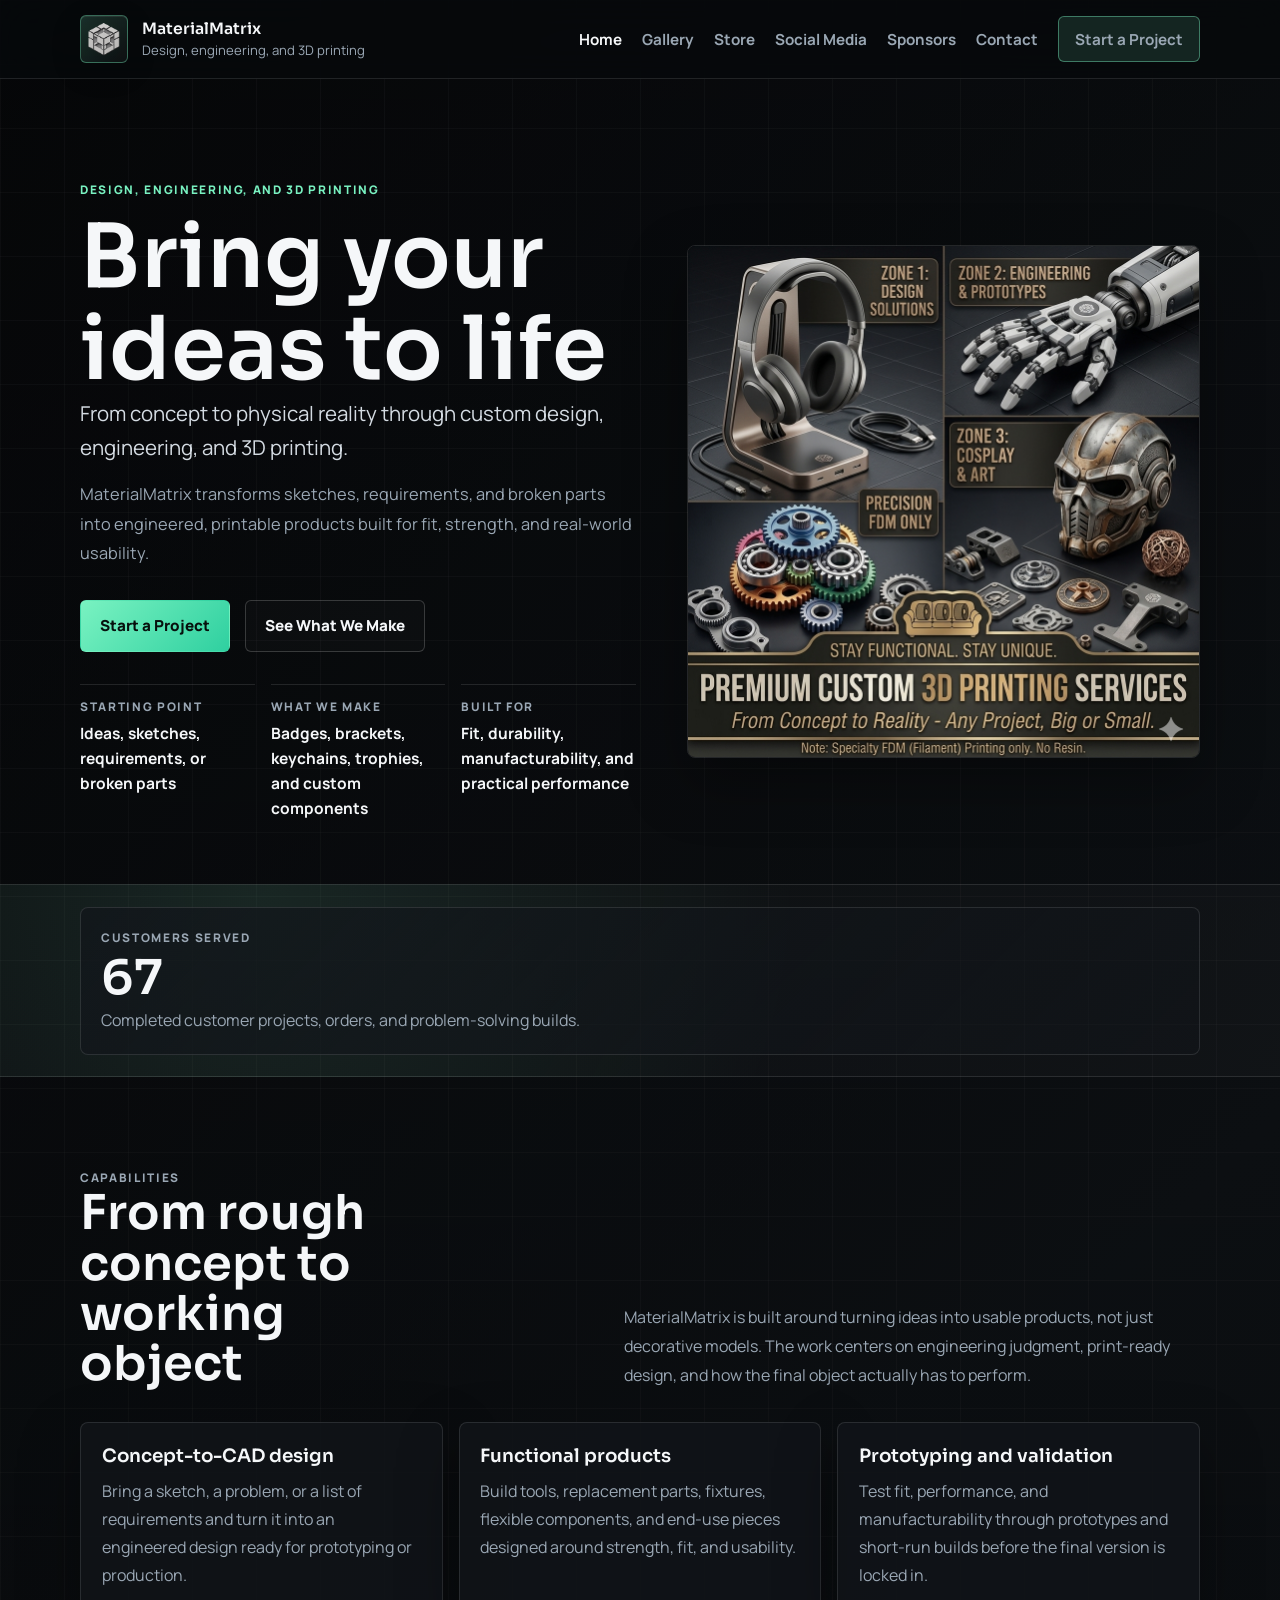
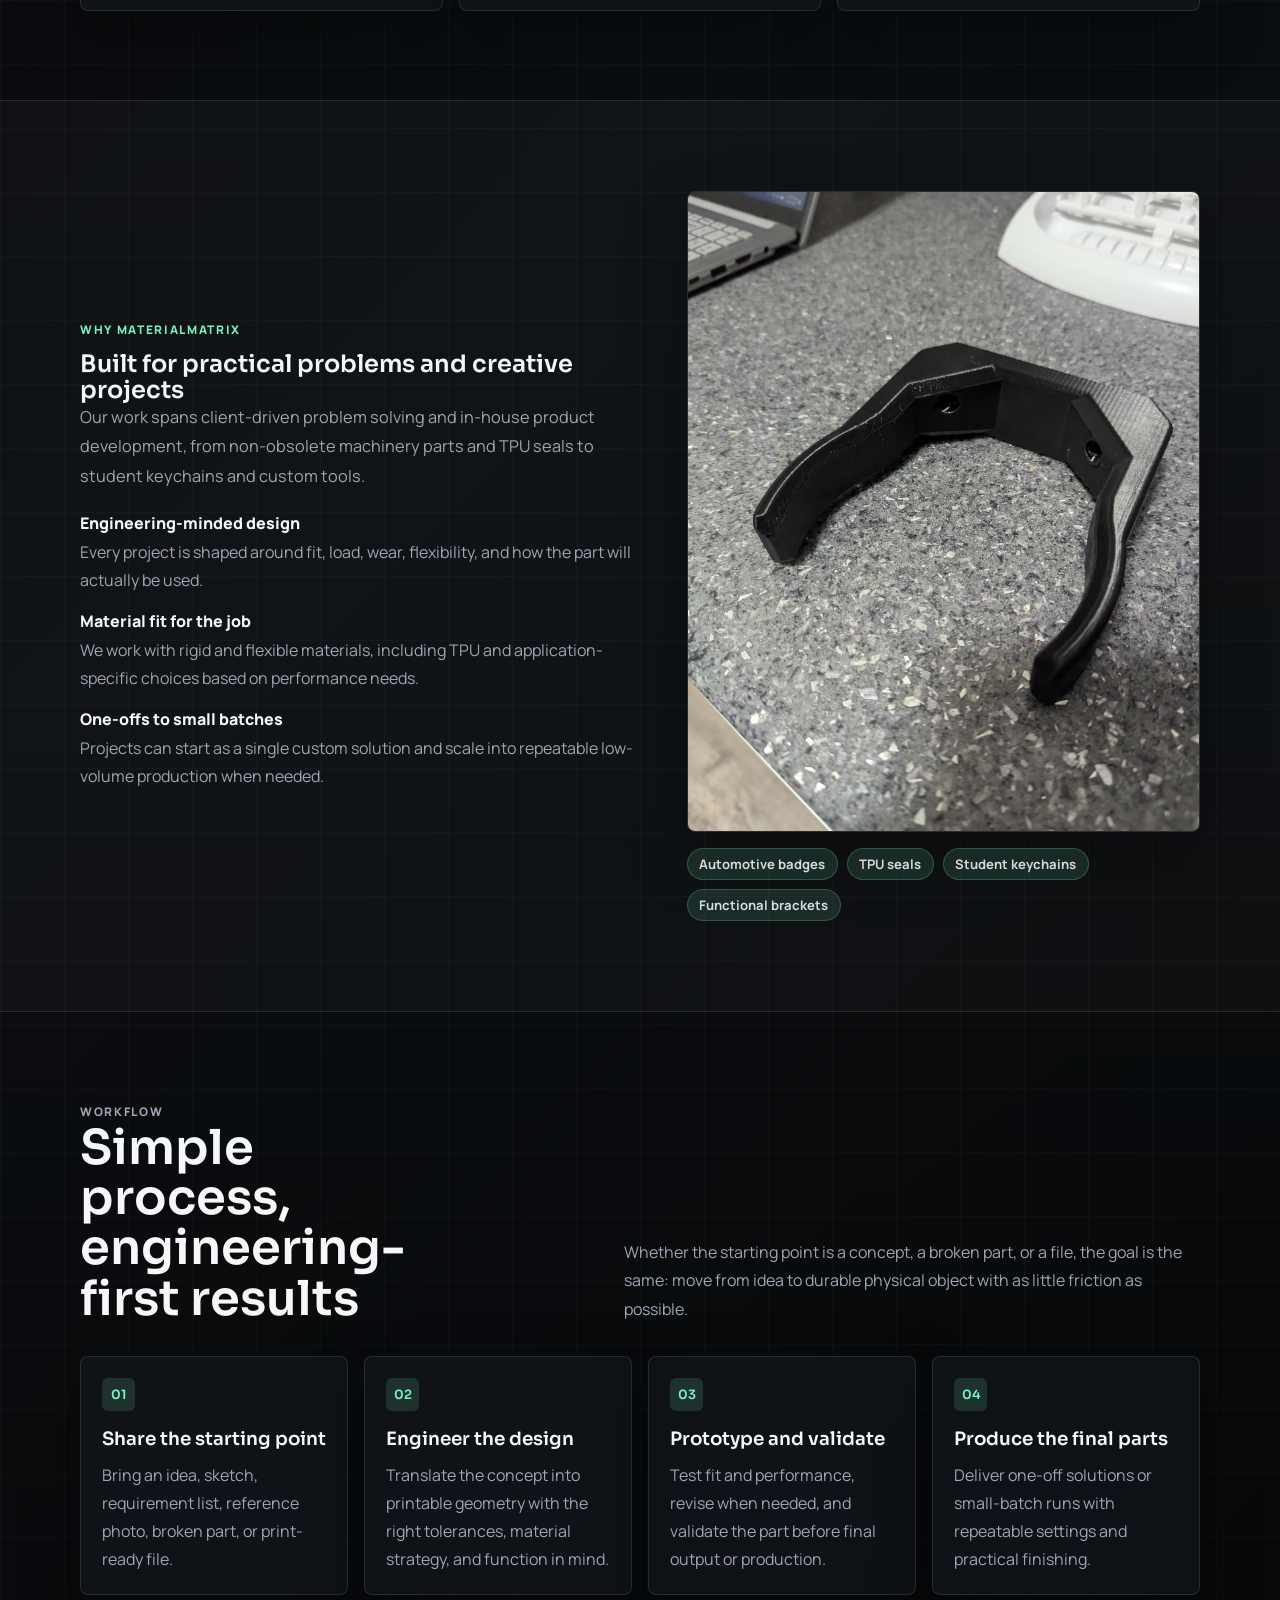
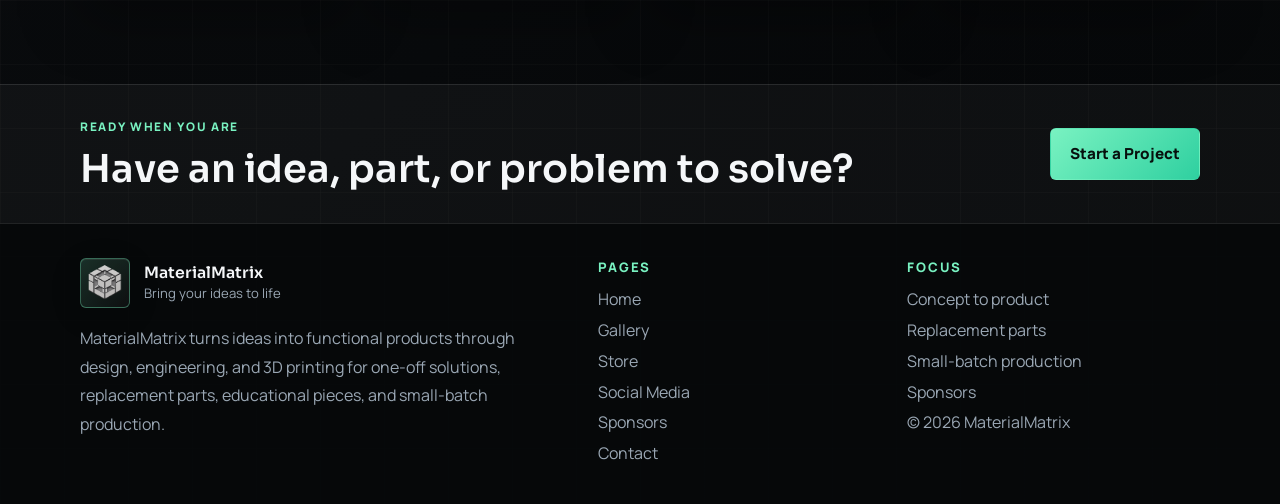
==== commit 51aaa4f9: "Remove Play page and game" ====
--- a/index.html
+++ b/index.html
@@ -149,7 +149,6 @@
           <a class="active" aria-current="page" href="index.html">Home</a>
           <a href="gallery.html">Gallery</a>
           <a href="store.html">Store</a>
-          <a href="play.html">Play</a>
           <a href="social-media.html">Social Media</a>
           <a href="sponsors.html">Sponsors</a>
           <a href="contact.html">Contact</a>
@@ -387,7 +386,6 @@
             <a href="index.html">Home</a>
             <a href="gallery.html">Gallery</a>
             <a href="store.html">Store</a>
-            <a href="play.html">Play</a>
             <a href="social-media.html">Social Media</a>
             <a href="sponsors.html">Sponsors</a>
             <a href="contact.html">Contact</a>
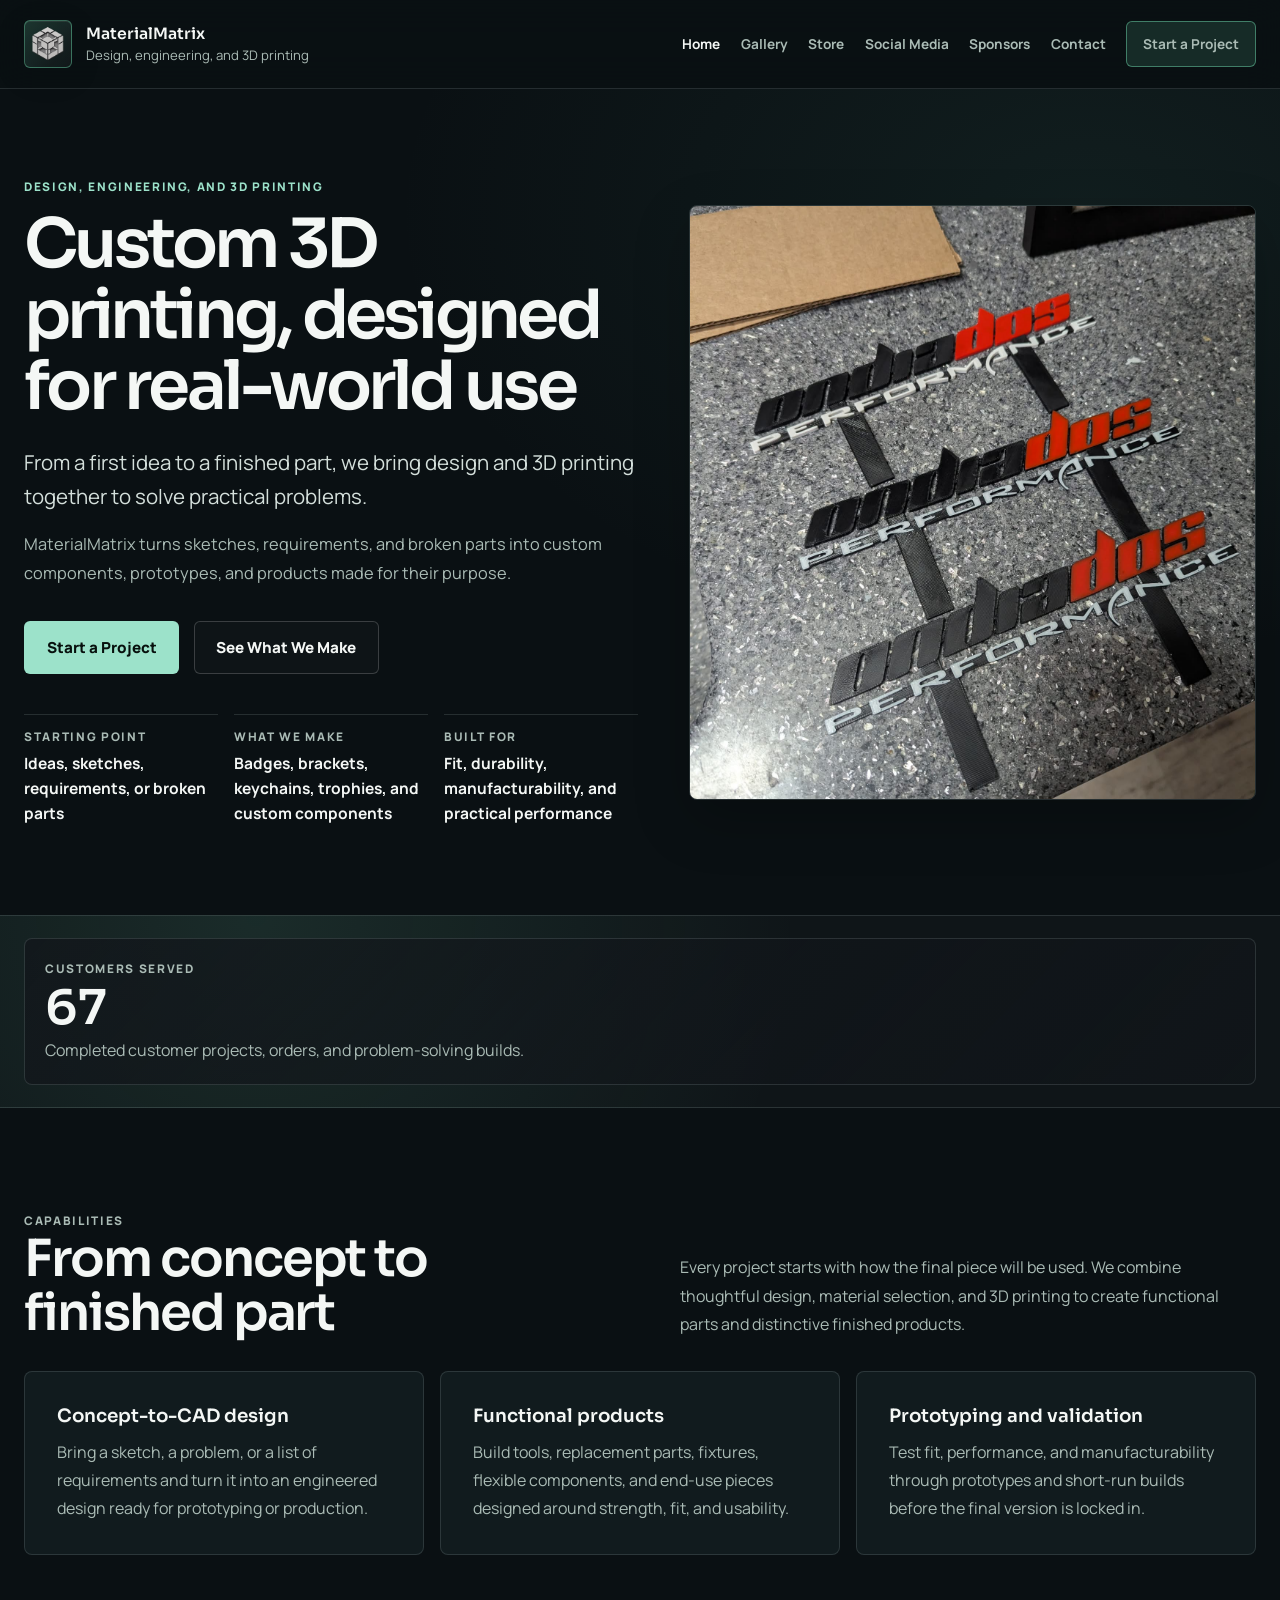
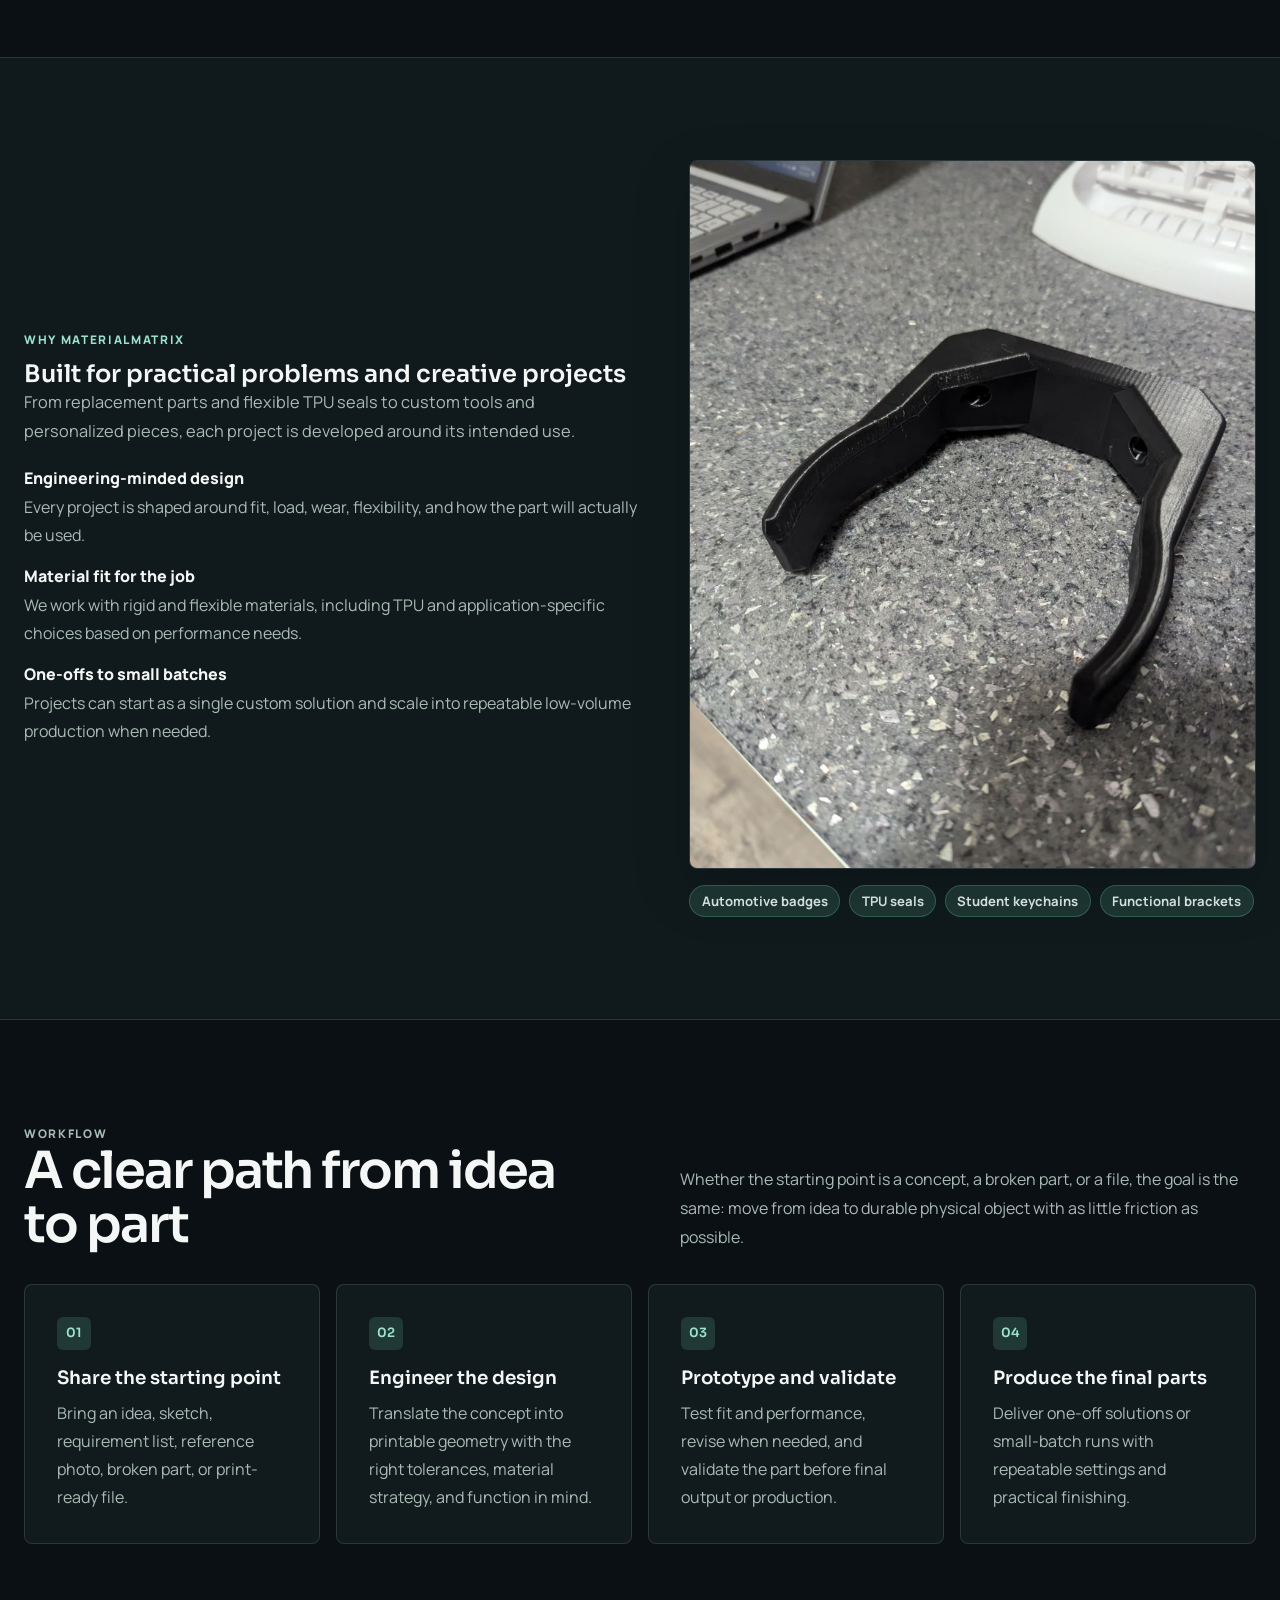
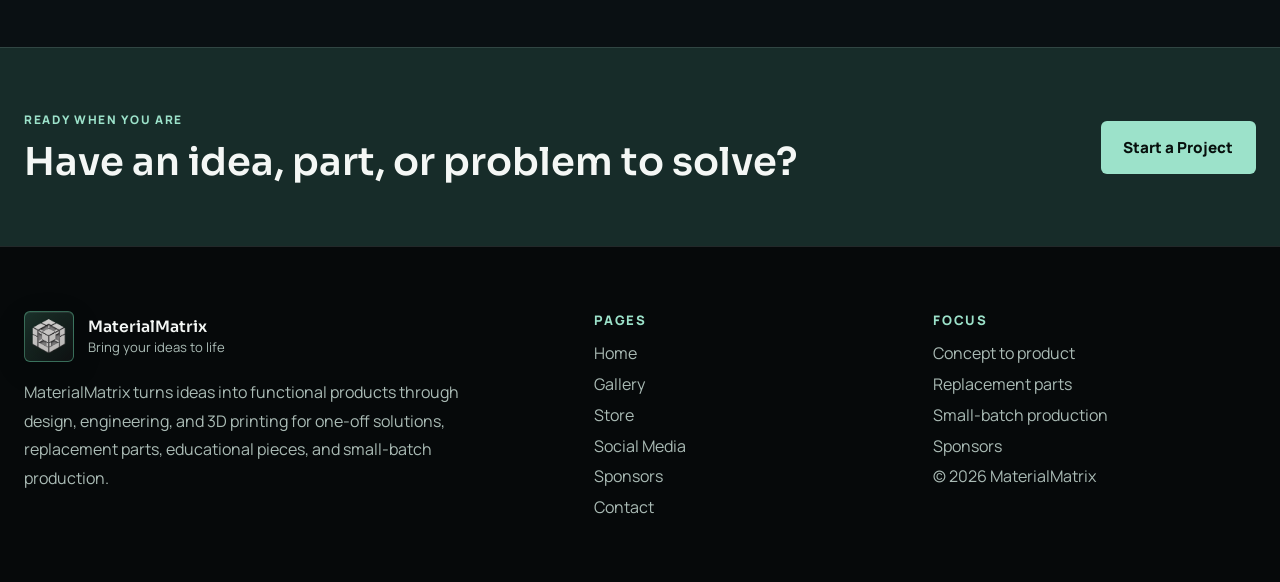
==== commit 9cb7b047: "Refresh site design and search metadata" ====
--- a/index.html
+++ b/index.html
@@ -23,11 +23,11 @@
     <meta property="og:url" content="https://materialmatrix.github.io/" />
     <meta
       property="og:image"
-      content="https://materialmatrix.github.io/assets/images/work/website-custom-order-banner.png"
+      content="https://materialmatrix.github.io/assets/images/work/custom-badges.jpg"
     />
     <meta
       property="og:image:alt"
-      content="Material Matrix custom 3D printing services banner"
+      content="Custom 3D printed automotive badges made by MaterialMatrix"
     />
     <meta name="twitter:card" content="summary_large_image" />
     <meta
@@ -40,7 +40,7 @@
     />
     <meta
       name="twitter:image"
-      content="https://materialmatrix.github.io/assets/images/work/website-custom-order-banner.png"
+      content="https://materialmatrix.github.io/assets/images/work/custom-badges.jpg"
     />
     <title>Custom 3D Printing in Papillion, NE | Material Matrix</title>
     <link rel="preconnect" href="https://fonts.googleapis.com" />
@@ -50,8 +50,8 @@
       rel="stylesheet"
     />
     <link rel="icon" type="image/png" href="assets/images/materialmatrix-logo.png" />
-    <link rel="stylesheet" href="assets/css/styles.css" />
-    <script src="assets/js/main.js" defer></script>
+    <link rel="stylesheet" href="assets/css/styles.css?v=20261030" />
+    <script src="assets/js/main.js?v=20261030" defer></script>
     <script type="application/ld+json">
       {
         "@context": "https://schema.org",
@@ -61,32 +61,15 @@
         "alternateName": "MaterialMatrix",
         "url": "https://materialmatrix.github.io/",
         "logo": "https://materialmatrix.github.io/assets/images/materialmatrix-logo.png",
-        "image": "https://materialmatrix.github.io/assets/images/work/website-custom-order-banner.png",
+        "image": "https://materialmatrix.github.io/assets/images/work/custom-badges.jpg",
         "description": "Material Matrix is a local custom 3D printing business serving Papillion, Omaha, Council Bluffs, Carter Lake, and surrounding areas with custom prints, prototypes, cosplay props, gifts, miniatures, signs, planters, replacement parts, and decorative items.",
         "email": "mailto:materialmatrix3d@gmail.com",
-        "priceRange": "$$",
         "address": {
           "@type": "PostalAddress",
           "addressLocality": "Papillion",
           "addressRegion": "NE",
           "addressCountry": "US"
         },
-        "openingHoursSpecification": [
-          {
-            "@type": "OpeningHoursSpecification",
-            "dayOfWeek": [
-              "Monday",
-              "Tuesday",
-              "Wednesday",
-              "Thursday",
-              "Friday",
-              "Saturday",
-              "Sunday"
-            ],
-            "opens": "00:00",
-            "closes": "23:59"
-          }
-        ],
         "areaServed": [
           "Papillion, Nebraska",
           "Omaha, Nebraska",
@@ -102,7 +85,6 @@
           "Custom 3D printing",
           "3D design services",
           "FDM printing",
-          "Resin-style printed products",
           "Rapid prototyping",
           "Replacement parts",
           "Cosplay props",
@@ -110,13 +92,27 @@
           "Custom signage"
         ],
         "sameAs": [
+          "https://www.instagram.com/materialmatrix3d/",
+          "https://www.tiktok.com/@materialmatrix",
           "https://www.youtube.com/@MaterialMatrix",
           "https://www.facebook.com/profile.php?id=61560763095133"
         ]
       }
     </script>
+    <script type="application/ld+json">
+      {
+        "@context": "https://schema.org",
+        "@type": "WebSite",
+        "@id": "https://materialmatrix.github.io/#website",
+        "name": "Material Matrix",
+        "alternateName": "MaterialMatrix",
+        "url": "https://materialmatrix.github.io/",
+        "publisher": { "@id": "https://materialmatrix.github.io/#localbusiness" }
+      }
+    </script>
   </head>
   <body>
+    <a class="skip-link" href="#main-content">Skip to content</a>
     <header class="site-header">
       <div class="container nav-shell">
         <a class="brand" href="index.html">
@@ -157,20 +153,19 @@
       </div>
     </header>
 
-    <main>
+    <main id="main-content">
       <section class="hero">
         <div class="container hero-grid">
           <div class="hero-copy">
             <p class="eyebrow">Design, engineering, and 3D printing</p>
-            <h1>Bring your ideas to life</h1>
+            <h1>Custom 3D printing, designed for real-world use</h1>
             <p class="hero-text">
-              From concept to physical reality through custom design,
-              engineering, and 3D printing.
+              From a first idea to a finished part, we bring design and
+              3D printing together to solve practical problems.
             </p>
             <p class="supporting-copy">
-              MaterialMatrix transforms sketches, requirements, and broken parts
-              into engineered, printable products built for fit, strength, and
-              real-world usability.
+              MaterialMatrix turns sketches, requirements, and broken parts into
+              custom components, prototypes, and products made for their purpose.
             </p>
 
             <div class="hero-actions">
@@ -200,8 +195,8 @@
 
           <div class="hero-media hero-media-banner">
             <img
-              src="assets/images/work/website-custom-order-banner.png"
-              alt="Material Matrix premium custom 3D printing services banner featuring design solutions, engineering and prototypes, cosplay and art, and precision FDM work"
+              src="assets/images/work/custom-badges.jpg"
+              alt="Custom 3D printed automotive badges made by MaterialMatrix"
             />
           </div>
         </div>
@@ -222,13 +217,12 @@
           <div class="section-heading">
             <div>
               <p class="eyebrow">Capabilities</p>
-              <h2>From rough concept to working object</h2>
+              <h2>From concept to finished part</h2>
             </div>
             <p>
-              MaterialMatrix is built around turning ideas into usable products,
-              not just decorative models. The work centers on engineering
-              judgment, print-ready design, and how the final object actually has
-              to perform.
+              Every project starts with how the final piece will be used. We combine
+              thoughtful design, material selection, and 3D printing to create
+              functional parts and distinctive finished products.
             </p>
           </div>
 
@@ -266,9 +260,8 @@
             <p class="eyebrow">Why MaterialMatrix</p>
             <h2 class="section-title">Built for practical problems and creative projects</h2>
             <p class="supporting-copy">
-              Our work spans client-driven problem solving and in-house product
-              development, from non-obsolete machinery parts and TPU seals to
-              student keychains and custom tools.
+              From replacement parts and flexible TPU seals to custom tools and
+              personalized pieces, each project is developed around its intended use.
             </p>
 
             <div class="detail-stack">
@@ -307,7 +300,7 @@
           <div class="section-heading">
             <div>
               <p class="eyebrow">Workflow</p>
-              <h2>Simple process, engineering-first results</h2>
+              <h2>A clear path from idea to part</h2>
             </div>
             <p>
               Whether the starting point is a concept, a broken part, or a file,
--- a/assets/css/styles.css
+++ b/assets/css/styles.css
@@ -1,18 +1,18 @@
 :root {
-  --bg: #090b0d;
-  --bg-elevated: rgba(16, 20, 24, 0.88);
+  --bg: #0a1013;
+  --bg-elevated: #111b1e;
   --bg-soft: rgba(27, 33, 40, 0.88);
   --panel: rgba(18, 22, 27, 0.94);
-  --border: rgba(255, 255, 255, 0.11);
+  --border: rgba(204, 228, 223, 0.14);
   --border-strong: rgba(255, 255, 255, 0.18);
-  --text: #f5f7f9;
-  --text-soft: #d4dbe2;
-  --muted: #9aa7b4;
-  --accent: #79f2c1;
-  --accent-strong: #2fd0a0;
+  --text: #f4f7f5;
+  --text-soft: #d4dfdb;
+  --muted: #aabbb5;
+  --accent: #9ce2ca;
+  --accent-strong: #63c6aa;
   --accent-soft: rgba(121, 242, 193, 0.12);
-  --shadow: 0 24px 60px rgba(0, 0, 0, 0.34);
-  --max-width: 1120px;
+  --shadow: 0 20px 55px rgba(0, 0, 0, 0.22);
+  --max-width: 1240px;
   --radius: 8px;
 }
 
@@ -32,12 +32,7 @@
   overflow-x: hidden;
   font-family: "Manrope", sans-serif;
   color: var(--text);
-  background:
-    linear-gradient(180deg, rgba(0, 0, 0, 0.16), rgba(0, 0, 0, 0.38)),
-    linear-gradient(rgba(255, 255, 255, 0.03) 1px, transparent 1px),
-    linear-gradient(90deg, rgba(255, 255, 255, 0.03) 1px, transparent 1px),
-    linear-gradient(135deg, #060709 0%, #0f1317 48%, #090b0d 100%);
-  background-size: auto, 64px 64px, 64px 64px, auto;
+  background: #0a1013;
 }
 
 img {
@@ -58,7 +53,7 @@
 }
 
 .container {
-  width: min(var(--max-width), calc(100% - 2rem));
+  width: min(var(--max-width), calc(100% - 3rem));
   margin: 0 auto;
 }
 
@@ -93,12 +88,29 @@
   line-height: 1.05;
 }
 
+.skip-link {
+  position: fixed;
+  top: 0.75rem;
+  left: 0.75rem;
+  z-index: 200;
+  padding: 0.8rem 1rem;
+  border-radius: 6px;
+  background: var(--accent);
+  color: #07100d;
+  font-weight: 800;
+  transform: translateY(-200%);
+}
+
+.skip-link:focus {
+  transform: translateY(0);
+}
+
 .site-header {
   position: sticky;
   top: 0;
   z-index: 100;
   border-bottom: 1px solid var(--border);
-  background: rgba(7, 9, 11, 0.82);
+  background: rgba(10, 16, 19, 0.94);
   backdrop-filter: blur(18px);
 }
 
@@ -108,7 +120,7 @@
   align-items: center;
   justify-content: space-between;
   gap: 1.25rem;
-  min-height: 4.9rem;
+  min-height: 5.5rem;
 }
 
 .brand {
@@ -158,11 +170,11 @@
 .site-nav {
   display: flex;
   align-items: center;
-  gap: 1.25rem;
+  gap: clamp(0.8rem, 1.6vw, 1.5rem);
 }
 
 .site-nav a {
-  font-size: 0.95rem;
+  font-size: 0.85rem;
   font-weight: 700;
   color: var(--muted);
   transition: color 160ms ease, border-color 160ms ease, background-color 160ms ease;
@@ -207,7 +219,8 @@
 }
 
 .hero {
-  padding: clamp(4rem, 8vw, 7rem) 0 4rem;
+  padding: clamp(4rem, 7vw, 6rem) 0;
+  background: radial-gradient(ellipse at 85% 15%, rgba(65, 125, 110, 0.13), transparent 45%);
 }
 
 .hero-grid,
@@ -228,8 +241,10 @@
 }
 
 .hero h1 {
-  max-width: 9ch;
-  font-size: clamp(2.75rem, 7vw, 5.5rem);
+  max-width: 13ch;
+  margin-bottom: 1.5rem;
+  font-size: clamp(2.7rem, 5.3vw, 5rem);
+  letter-spacing: -0.055em;
 }
 
 .hero-text {
@@ -243,15 +258,15 @@
   display: flex;
   flex-wrap: wrap;
   gap: 0.9rem;
-  margin: 2rem 0;
+  margin: 2rem 0 2.5rem;
 }
 
 .button {
   display: inline-flex;
   align-items: center;
   justify-content: center;
-  min-height: 3.2rem;
-  padding: 0 1.2rem;
+  min-height: 3.3rem;
+  padding: 0 1.35rem;
   border: 1px solid transparent;
   border-radius: 6px;
   font-size: 0.95rem;
@@ -266,7 +281,7 @@
 }
 
 .button-primary {
-  background: linear-gradient(135deg, var(--accent), var(--accent-strong));
+  background: var(--accent);
   color: #07100d;
 }
 
@@ -292,9 +307,9 @@
 }
 
 .hero-media-banner img {
-  aspect-ratio: 1 / 1;
+  aspect-ratio: 1 / 1.05;
   height: auto;
-  object-fit: contain;
+  object-fit: cover;
   object-position: center;
 }
 
@@ -511,22 +526,24 @@
 }
 
 .section {
-  padding: clamp(3.5rem, 7vw, 6rem) 0;
+  padding: clamp(4.5rem, 8vw, 7.5rem) 0;
 }
 
 .section-alt {
-  background: rgba(255, 255, 255, 0.025);
+  background: #101a1d;
   border-top: 1px solid var(--border);
   border-bottom: 1px solid var(--border);
 }
 
 .page-hero {
-  padding: clamp(3.5rem, 7vw, 5rem) 0 2.5rem;
+  padding: clamp(4.5rem, 8vw, 7rem) 0 3rem;
 }
 
 .page-hero h1 {
-  max-width: 12ch;
-  font-size: clamp(2.35rem, 5vw, 4.1rem);
+  max-width: 14ch;
+  margin-bottom: 1.25rem;
+  font-size: clamp(2.6rem, 5vw, 4.5rem);
+  letter-spacing: -0.045em;
 }
 
 .section-heading {
@@ -538,8 +555,9 @@
 }
 
 .section-heading h2 {
-  max-width: 10ch;
-  font-size: clamp(2rem, 4vw, 3rem);
+  max-width: 15ch;
+  font-size: clamp(2.1rem, 4vw, 3.3rem);
+  letter-spacing: -0.04em;
 }
 
 .section-heading p {
@@ -566,11 +584,11 @@
 .info-card,
 .contact-form-card,
 .contact-sidecard {
-  padding: 1.3rem;
+  padding: clamp(1.4rem, 2.5vw, 2rem);
   border: 1px solid var(--border);
   border-radius: var(--radius);
   background: var(--bg-elevated);
-  box-shadow: var(--shadow);
+  box-shadow: none;
 }
 
 .feature-card h3,
@@ -659,9 +677,9 @@
 }
 
 .cta-band {
-  padding: 2.1rem 0;
+  padding: clamp(3rem, 5vw, 4.5rem) 0;
   border-top: 1px solid var(--border);
-  background: rgba(255, 255, 255, 0.03);
+  background: #172c29;
 }
 
 .cta-band-inner {
@@ -786,7 +804,7 @@
 
 .footer-grid {
   grid-template-columns: 1.2fr 0.7fr 0.7fr;
-  padding: 2.1rem 0 2.5rem;
+  padding: 4rem 0;
 }
 
 .footer-brand {
@@ -890,7 +908,7 @@
   gap: 1.15rem;
   min-height: 100%;
   padding: clamp(1.25rem, 3vw, 1.75rem);
-  border: 1px dashed rgba(121, 242, 193, 0.32);
+  border: 1px solid var(--border);
   border-radius: var(--radius);
   background:
     linear-gradient(135deg, rgba(121, 242, 193, 0.1), transparent 56%),
@@ -1324,17 +1342,13 @@
 
   .hero h1 {
     font-size: clamp(2.2rem, 12vw, 3.3rem);
-    max-width: 10ch;
+    max-width: 14ch;
   }
 
   .hero-media-banner img {
     aspect-ratio: 1 / 1;
     height: auto;
-    object-fit: contain;
-  }
-
-  .hero-copy {
-    max-width: 19rem;
+    object-fit: cover;
   }
 
   .store-actions,
@@ -1373,3 +1387,18 @@
     display: none;
   }
 }
+
+/* Consistent keyboard access and reduced-motion support across the site. */
+:focus-visible {
+  outline: 2px solid var(--accent);
+  outline-offset: 4px;
+}
+
+@media (prefers-reduced-motion: reduce) {
+  html { scroll-behavior: auto; }
+  *, *::before, *::after {
+    animation-duration: 0.01ms !important;
+    animation-iteration-count: 1 !important;
+    transition-duration: 0.01ms !important;
+  }
+}
